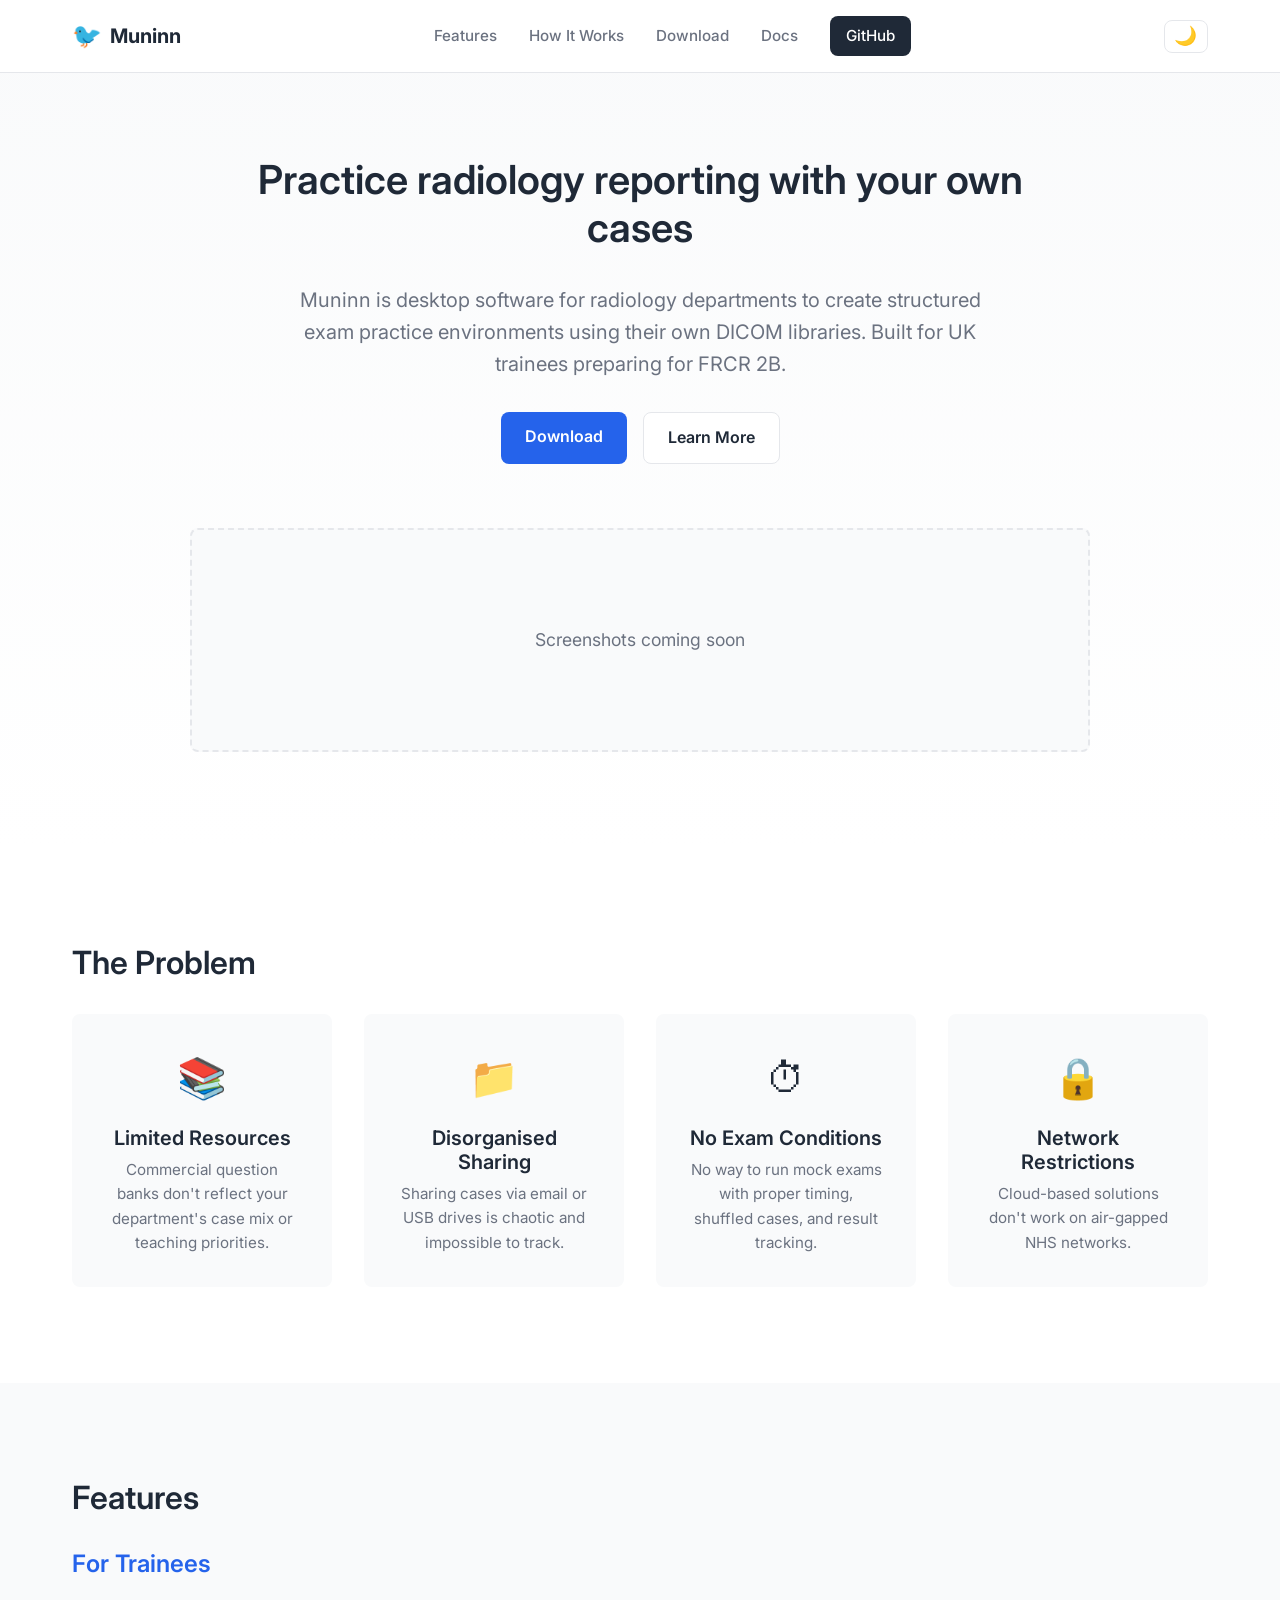
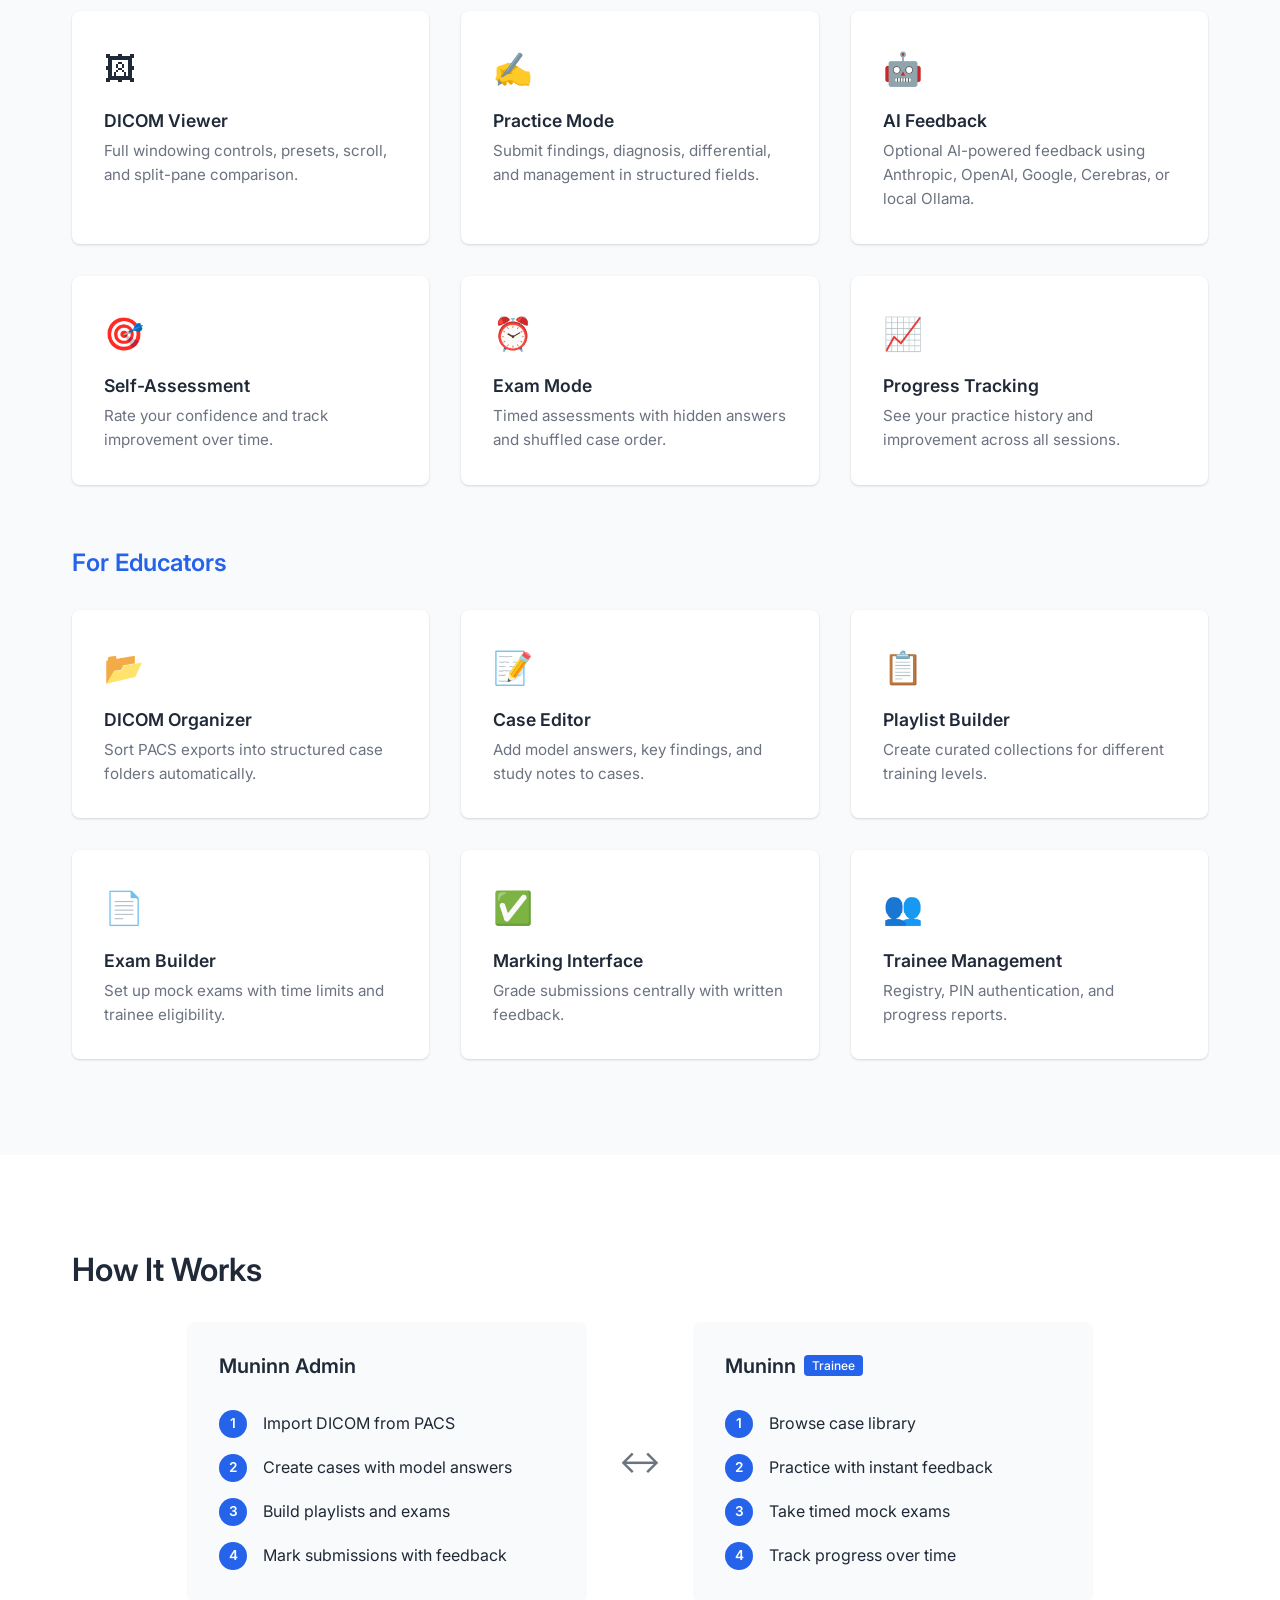
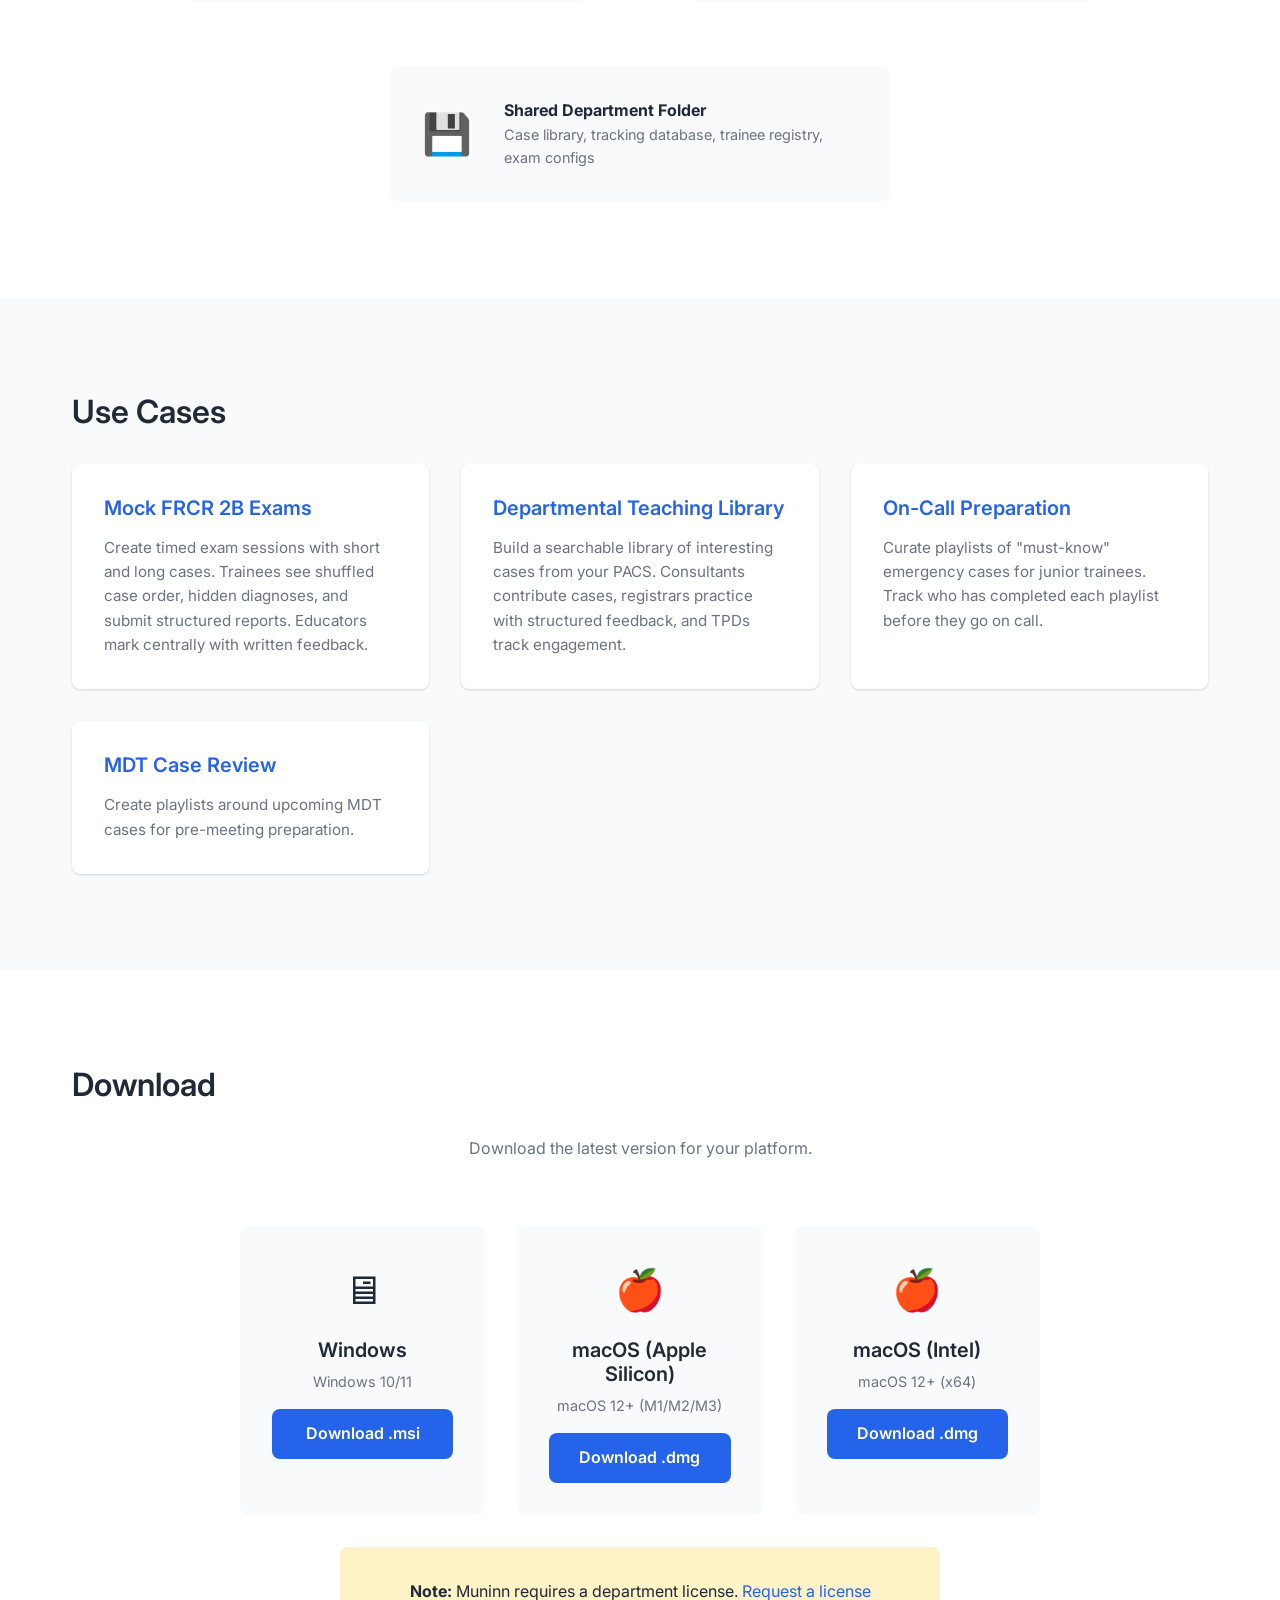
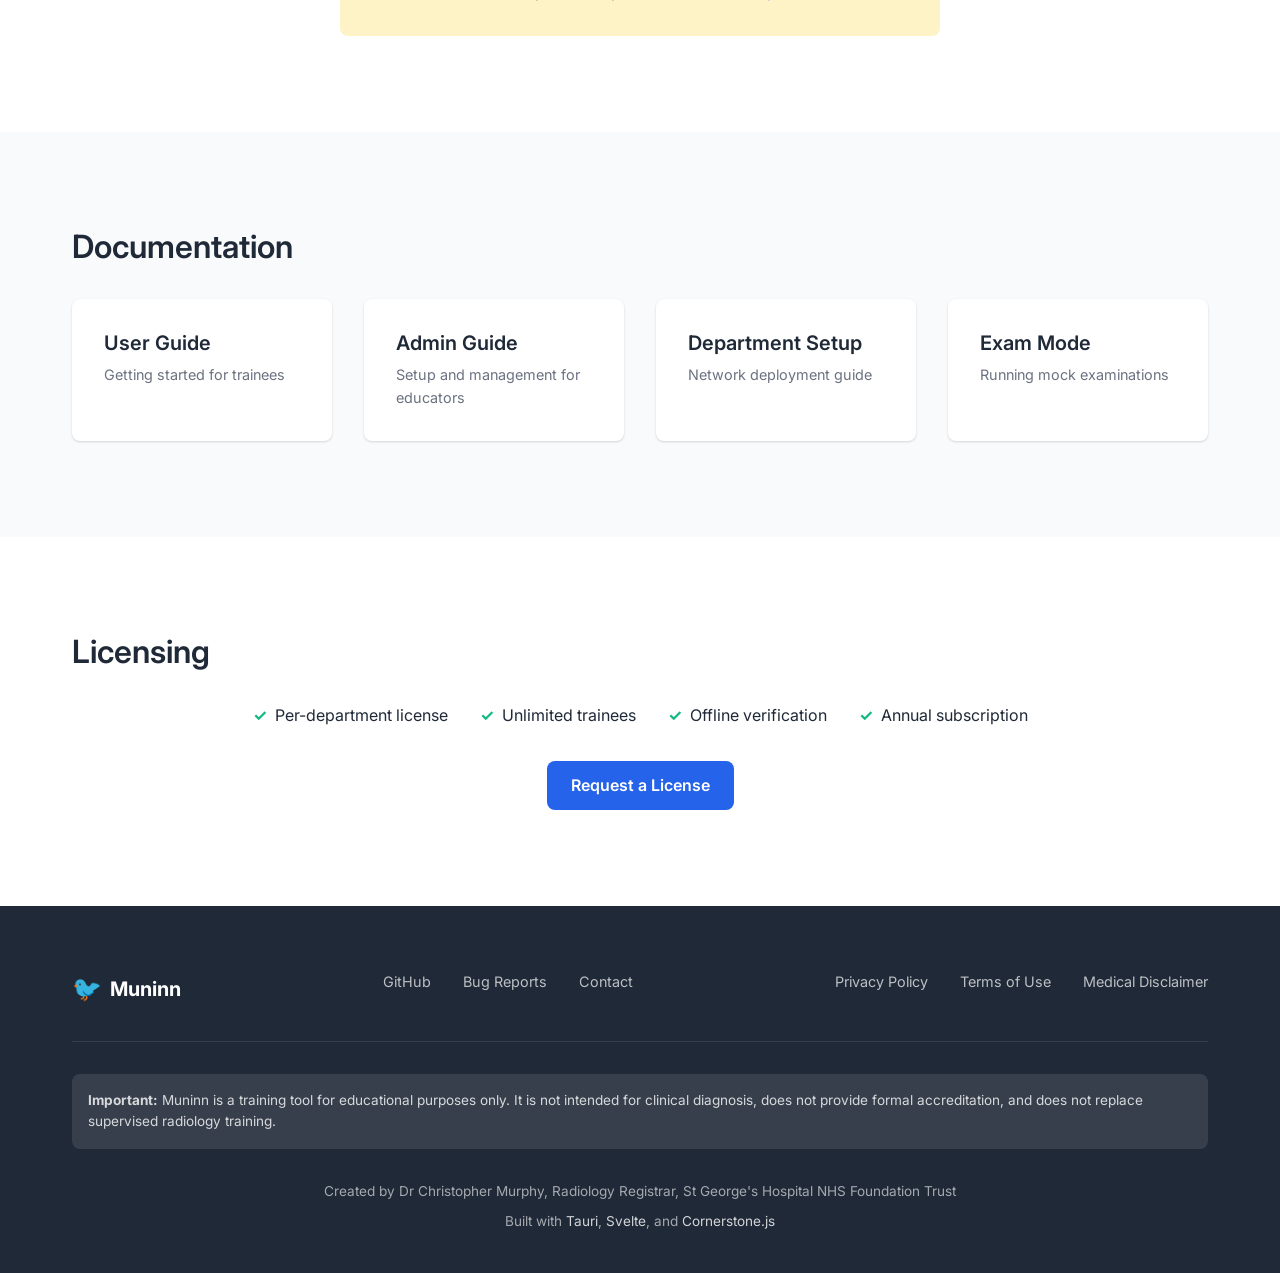
==== docs/index.html @ c4da7997 "Rename site/ to docs/ for GitHub Pages deployment" ====
<!DOCTYPE html>
<html lang="en">
<head>
    <meta charset="UTF-8">
    <meta name="viewport" content="width=device-width, initial-scale=1.0">
    <title>Muninn - FRCR 2B Radiology Training Software</title>
    <meta name="description" content="Practice radiology reporting with your own DICOM cases. Built for UK radiology trainees preparing for FRCR 2B.">
    <meta name="keywords" content="FRCR 2B, radiology training, DICOM viewer, radiology exam preparation, medical imaging education, UK radiology, NHS">
    <script>(function(){var t=localStorage.getItem('theme');if(t==='dark'||t==='light'){document.documentElement.setAttribute('data-theme',t)}else if(window.matchMedia('(prefers-color-scheme: dark)').matches){document.documentElement.setAttribute('data-theme','dark')}})();</script>
    <link rel="preconnect" href="https://fonts.googleapis.com">
    <link rel="preconnect" href="https://fonts.gstatic.com" crossorigin>
    <link href="https://fonts.googleapis.com/css2?family=Inter:wght@400;500;600;700&display=swap" rel="stylesheet">
    <link rel="stylesheet" href="style.css?v=2">
</head>
<body>
    <nav class="nav">
        <div class="nav-container">
            <a href="#" class="nav-logo">
                <span class="logo-icon">&#x1F426;</span>
                Muninn
            </a>
            <div class="nav-links">
                <a href="#features">Features</a>
                <a href="#how-it-works">How It Works</a>
                <a href="#download">Download</a>
                <a href="#docs">Docs</a>
                <a href="https://github.com/CCMurphy-dev/muninn-releases" class="nav-github" target="_blank">GitHub</a>
            </div>
            <button class="theme-toggle" aria-label="Toggle dark mode" title="Toggle dark mode">
                <span class="icon-sun" aria-hidden="true">&#x2600;&#xFE0F;</span>
                <span class="icon-moon" aria-hidden="true">&#x1F319;</span>
            </button>
        </div>
    </nav>

    <header class="hero">
        <div class="container">
            <h1>Practice radiology reporting with your own cases</h1>
            <p class="hero-subtitle">Muninn is desktop software for radiology departments to create structured exam practice environments using their own DICOM libraries. Built for UK trainees preparing for FRCR 2B.</p>
            <div class="hero-actions">
                <a href="#download" class="btn btn-primary">Download</a>
                <a href="#how-it-works" class="btn btn-secondary">Learn More</a>
            </div>
            <div class="hero-image">
                <div class="screenshot-placeholder">
                    <span>Screenshots coming soon</span>
                </div>
            </div>
        </div>
    </header>

    <section class="problem" id="problem">
        <div class="container">
            <h2>The Problem</h2>
            <div class="problem-grid">
                <div class="problem-card">
                    <div class="problem-icon">&#x1F4DA;</div>
                    <h3>Limited Resources</h3>
                    <p>Commercial question banks don't reflect your department's case mix or teaching priorities.</p>
                </div>
                <div class="problem-card">
                    <div class="problem-icon">&#x1F4C1;</div>
                    <h3>Disorganised Sharing</h3>
                    <p>Sharing cases via email or USB drives is chaotic and impossible to track.</p>
                </div>
                <div class="problem-card">
                    <div class="problem-icon">&#x23F1;</div>
                    <h3>No Exam Conditions</h3>
                    <p>No way to run mock exams with proper timing, shuffled cases, and result tracking.</p>
                </div>
                <div class="problem-card">
                    <div class="problem-icon">&#x1F512;</div>
                    <h3>Network Restrictions</h3>
                    <p>Cloud-based solutions don't work on air-gapped NHS networks.</p>
                </div>
            </div>
        </div>
    </section>

    <section class="features" id="features">
        <div class="container">
            <h2>Features</h2>

            <div class="feature-section">
                <h3 class="feature-section-title">For Trainees</h3>
                <div class="feature-grid">
                    <div class="feature-card">
                        <div class="feature-icon">&#x1F5BC;</div>
                        <h4>DICOM Viewer</h4>
                        <p>Full windowing controls, presets, scroll, and split-pane comparison.</p>
                    </div>
                    <div class="feature-card">
                        <div class="feature-icon">&#x270D;</div>
                        <h4>Practice Mode</h4>
                        <p>Submit findings, diagnosis, differential, and management in structured fields.</p>
                    </div>
                    <div class="feature-card">
                        <div class="feature-icon">&#x1F916;</div>
                        <h4>AI Feedback</h4>
                        <p>Optional AI-powered feedback using Anthropic, OpenAI, Google, Cerebras, or local Ollama.</p>
                    </div>
                    <div class="feature-card">
                        <div class="feature-icon">&#x1F3AF;</div>
                        <h4>Self-Assessment</h4>
                        <p>Rate your confidence and track improvement over time.</p>
                    </div>
                    <div class="feature-card">
                        <div class="feature-icon">&#x23F0;</div>
                        <h4>Exam Mode</h4>
                        <p>Timed assessments with hidden answers and shuffled case order.</p>
                    </div>
                    <div class="feature-card">
                        <div class="feature-icon">&#x1F4C8;</div>
                        <h4>Progress Tracking</h4>
                        <p>See your practice history and improvement across all sessions.</p>
                    </div>
                </div>
            </div>

            <div class="feature-section">
                <h3 class="feature-section-title">For Educators</h3>
                <div class="feature-grid">
                    <div class="feature-card">
                        <div class="feature-icon">&#x1F4C2;</div>
                        <h4>DICOM Organizer</h4>
                        <p>Sort PACS exports into structured case folders automatically.</p>
                    </div>
                    <div class="feature-card">
                        <div class="feature-icon">&#x1F4DD;</div>
                        <h4>Case Editor</h4>
                        <p>Add model answers, key findings, and study notes to cases.</p>
                    </div>
                    <div class="feature-card">
                        <div class="feature-icon">&#x1F4CB;</div>
                        <h4>Playlist Builder</h4>
                        <p>Create curated collections for different training levels.</p>
                    </div>
                    <div class="feature-card">
                        <div class="feature-icon">&#x1F4C4;</div>
                        <h4>Exam Builder</h4>
                        <p>Set up mock exams with time limits and trainee eligibility.</p>
                    </div>
                    <div class="feature-card">
                        <div class="feature-icon">&#x2705;</div>
                        <h4>Marking Interface</h4>
                        <p>Grade submissions centrally with written feedback.</p>
                    </div>
                    <div class="feature-card">
                        <div class="feature-icon">&#x1F465;</div>
                        <h4>Trainee Management</h4>
                        <p>Registry, PIN authentication, and progress reports.</p>
                    </div>
                </div>
            </div>
        </div>
    </section>

    <section class="how-it-works" id="how-it-works">
        <div class="container">
            <h2>How It Works</h2>
            <div class="workflow">
                <div class="workflow-column">
                    <h3>Muninn Admin</h3>
                    <div class="workflow-steps">
                        <div class="workflow-step">
                            <span class="step-number">1</span>
                            <span>Import DICOM from PACS</span>
                        </div>
                        <div class="workflow-step">
                            <span class="step-number">2</span>
                            <span>Create cases with model answers</span>
                        </div>
                        <div class="workflow-step">
                            <span class="step-number">3</span>
                            <span>Build playlists and exams</span>
                        </div>
                        <div class="workflow-step">
                            <span class="step-number">4</span>
                            <span>Mark submissions with feedback</span>
                        </div>
                    </div>
                </div>
                <div class="workflow-arrow">&#x2194;</div>
                <div class="workflow-column">
                    <h3>Muninn <span class="tag">Trainee</span></h3>
                    <div class="workflow-steps">
                        <div class="workflow-step">
                            <span class="step-number">1</span>
                            <span>Browse case library</span>
                        </div>
                        <div class="workflow-step">
                            <span class="step-number">2</span>
                            <span>Practice with instant feedback</span>
                        </div>
                        <div class="workflow-step">
                            <span class="step-number">3</span>
                            <span>Take timed mock exams</span>
                        </div>
                        <div class="workflow-step">
                            <span class="step-number">4</span>
                            <span>Track progress over time</span>
                        </div>
                    </div>
                </div>
            </div>
            <div class="shared-storage">
                <div class="storage-icon">&#x1F4BE;</div>
                <div class="storage-text">
                    <strong>Shared Department Folder</strong>
                    <span>Case library, tracking database, trainee registry, exam configs</span>
                </div>
            </div>
        </div>
    </section>

    <section class="use-cases" id="use-cases">
        <div class="container">
            <h2>Use Cases</h2>
            <div class="use-case-grid">
                <div class="use-case-card">
                    <h3>Mock FRCR 2B Exams</h3>
                    <p>Create timed exam sessions with short and long cases. Trainees see shuffled case order, hidden diagnoses, and submit structured reports. Educators mark centrally with written feedback.</p>
                </div>
                <div class="use-case-card">
                    <h3>Departmental Teaching Library</h3>
                    <p>Build a searchable library of interesting cases from your PACS. Consultants contribute cases, registrars practice with structured feedback, and TPDs track engagement.</p>
                </div>
                <div class="use-case-card">
                    <h3>On-Call Preparation</h3>
                    <p>Curate playlists of "must-know" emergency cases for junior trainees. Track who has completed each playlist before they go on call.</p>
                </div>
                <div class="use-case-card">
                    <h3>MDT Case Review</h3>
                    <p>Create playlists around upcoming MDT cases for pre-meeting preparation.</p>
                </div>
            </div>
        </div>
    </section>

    <section class="download" id="download">
        <div class="container">
            <h2>Download</h2>
            <p class="download-subtitle">Download the latest version for your platform.</p>
            <div class="download-grid">
                <div class="download-card">
                    <div class="download-icon">&#x1F5A5;</div>
                    <h3>Windows</h3>
                    <p>Windows 10/11</p>
                    <a href="https://github.com/CCMurphy-dev/muninn-releases/releases" class="btn btn-download">Download .msi</a>
                </div>
                <div class="download-card">
                    <div class="download-icon">&#x1F34E;</div>
                    <h3>macOS (Apple Silicon)</h3>
                    <p>macOS 12+ (M1/M2/M3)</p>
                    <a href="https://github.com/CCMurphy-dev/muninn-releases/releases" class="btn btn-download">Download .dmg</a>
                </div>
                <div class="download-card">
                    <div class="download-icon">&#x1F34E;</div>
                    <h3>macOS (Intel)</h3>
                    <p>macOS 12+ (x64)</p>
                    <a href="https://github.com/CCMurphy-dev/muninn-releases/releases" class="btn btn-download">Download .dmg</a>
                </div>
            </div>
            <div class="download-note">
                <p><strong>Note:</strong> Muninn requires a department license. <a href="mailto:REDACTED?subject=[MUNINN-LIC] License Inquiry">Request a license</a></p>
            </div>
        </div>
    </section>

    <section class="docs" id="docs">
        <div class="container">
            <h2>Documentation</h2>
            <div class="docs-grid">
                <a href="https://github.com/CCMurphy-dev/muninn-releases/blob/main/docs/MUNINN_USER_GUIDE.md" class="docs-card">
                    <h3>User Guide</h3>
                    <p>Getting started for trainees</p>
                </a>
                <a href="https://github.com/CCMurphy-dev/muninn-releases/blob/main/docs/MUNINN_ADMIN_GUIDE.md" class="docs-card">
                    <h3>Admin Guide</h3>
                    <p>Setup and management for educators</p>
                </a>
                <a href="https://github.com/CCMurphy-dev/muninn-releases/blob/main/docs/DEPARTMENT_SETUP_GUIDE.md" class="docs-card">
                    <h3>Department Setup</h3>
                    <p>Network deployment guide</p>
                </a>
                <a href="https://github.com/CCMurphy-dev/muninn-releases/blob/main/docs/EXAM_MODE_GUIDE.md" class="docs-card">
                    <h3>Exam Mode</h3>
                    <p>Running mock examinations</p>
                </a>
            </div>
        </div>
    </section>

    <section class="licensing" id="licensing">
        <div class="container">
            <h2>Licensing</h2>
            <div class="license-info">
                <div class="license-features">
                    <div class="license-feature">
                        <span class="check">&#x2713;</span>
                        <span>Per-department license</span>
                    </div>
                    <div class="license-feature">
                        <span class="check">&#x2713;</span>
                        <span>Unlimited trainees</span>
                    </div>
                    <div class="license-feature">
                        <span class="check">&#x2713;</span>
                        <span>Offline verification</span>
                    </div>
                    <div class="license-feature">
                        <span class="check">&#x2713;</span>
                        <span>Annual subscription</span>
                    </div>
                </div>
                <a href="mailto:REDACTED?subject=[MUNINN-LIC] License Inquiry" class="btn btn-primary">Request a License</a>
            </div>
        </div>
    </section>

    <footer class="footer">
        <div class="container">
            <div class="footer-content">
                <div class="footer-brand">
                    <span class="logo-icon">&#x1F426;</span>
                    <span>Muninn</span>
                </div>
                <div class="footer-links">
                    <a href="https://github.com/CCMurphy-dev/muninn-releases">GitHub</a>
                    <a href="https://github.com/CCMurphy-dev/muninn-releases/issues">Bug Reports</a>
                    <a href="mailto:REDACTED">Contact</a>
                </div>
                <div class="footer-legal">
                    <a href="PRIVACY_POLICY.html">Privacy Policy</a>
                    <a href="TERMS_OF_USE.html">Terms of Use</a>
                    <a href="MEDICAL_DISCLAIMER.html">Medical Disclaimer</a>
                </div>
            </div>
            <div class="footer-disclaimer">
                <p><strong>Important:</strong> Muninn is a training tool for educational purposes only. It is not intended for clinical diagnosis, does not provide formal accreditation, and does not replace supervised radiology training.</p>
            </div>
            <div class="footer-credit">
                <p>Created by Dr Christopher Murphy, Radiology Registrar, St George's Hospital NHS Foundation Trust</p>
                <p>Built with <a href="https://tauri.app">Tauri</a>, <a href="https://svelte.dev">Svelte</a>, and <a href="https://cornerstonejs.org">Cornerstone.js</a></p>
            </div>
        </div>
    </footer>
    <script>
    (function() {
        var toggle = document.querySelector('.theme-toggle');
        if (!toggle) return;
        function getEffectiveTheme() {
            var stored = localStorage.getItem('theme');
            if (stored) return stored;
            return window.matchMedia('(prefers-color-scheme: dark)').matches ? 'dark' : 'light';
        }
        function setTheme(theme, withTransition) {
            if (withTransition) document.body.classList.add('theme-transition');
            document.documentElement.setAttribute('data-theme', theme);
            localStorage.setItem('theme', theme);
            if (withTransition) setTimeout(function() { document.body.classList.remove('theme-transition'); }, 350);
        }
        toggle.addEventListener('click', function() {
            var current = getEffectiveTheme();
            setTheme(current === 'dark' ? 'light' : 'dark', true);
        });
        window.matchMedia('(prefers-color-scheme: dark)').addEventListener('change', function(e) {
            if (!localStorage.getItem('theme')) {
                document.documentElement.setAttribute('data-theme', e.matches ? 'dark' : 'light');
            }
        });
    })();
    </script>
</body>
</html>
---- docs/style.css ----
/* Reset and base */
*, *::before, *::after {
    box-sizing: border-box;
    margin: 0;
    padding: 0;
}

:root {
    --color-primary: #2563eb;
    --color-primary-dark: #1d4ed8;
    --color-text: #1f2937;
    --color-text-light: #6b7280;
    --color-bg: #ffffff;
    --color-bg-alt: #f9fafb;
    --color-border: #e5e7eb;
    --color-accent: #0ea5e9;
    --color-surface: #ffffff;
    --color-nav-bg: rgba(255, 255, 255, 0.95);
    --color-warning-bg: #fef3c7;
    --color-warning-text: inherit;
    --color-check: #10b981;
    --color-footer-bg: #1f2937;
    --color-footer-overlay: rgba(255, 255, 255, 0.1);
    --font-family: 'Inter', -apple-system, BlinkMacSystemFont, 'Segoe UI', Roboto, sans-serif;
    --max-width: 1200px;
    --spacing-xs: 0.5rem;
    --spacing-sm: 1rem;
    --spacing-md: 2rem;
    --spacing-lg: 4rem;
    --spacing-xl: 6rem;
    --radius: 8px;
    --shadow: 0 1px 3px rgba(0, 0, 0, 0.1), 0 1px 2px rgba(0, 0, 0, 0.06);
    --shadow-lg: 0 10px 15px -3px rgba(0, 0, 0, 0.1), 0 4px 6px -2px rgba(0, 0, 0, 0.05);
}

/* Dark mode overrides */
[data-theme="dark"] {
    --color-primary: #3b82f6;
    --color-primary-dark: #2563eb;
    --color-text: #f3f4f6;
    --color-text-light: #9ca3af;
    --color-bg: #111827;
    --color-bg-alt: #1f2937;
    --color-border: #374151;
    --color-accent: #38bdf8;
    --color-surface: #1f2937;
    --color-nav-bg: rgba(17, 24, 39, 0.95);
    --color-warning-bg: #422006;
    --color-warning-text: #fde68a;
    --color-check: #34d399;
    --color-footer-bg: #0b1120;
    --color-footer-overlay: rgba(255, 255, 255, 0.08);
    --shadow: 0 1px 3px rgba(0, 0, 0, 0.4), 0 1px 2px rgba(0, 0, 0, 0.3);
    --shadow-lg: 0 10px 15px -3px rgba(0, 0, 0, 0.4), 0 4px 6px -2px rgba(0, 0, 0, 0.2);
}

html {
    scroll-behavior: smooth;
}

body {
    font-family: var(--font-family);
    color: var(--color-text);
    line-height: 1.6;
    background: var(--color-bg);
}

.container {
    max-width: var(--max-width);
    margin: 0 auto;
    padding: 0 var(--spacing-md);
}

h1, h2, h3, h4 {
    line-height: 1.2;
    font-weight: 600;
}

h1 { font-size: 2.5rem; }
h2 { font-size: 2rem; margin-bottom: var(--spacing-md); }
h3 { font-size: 1.25rem; }
h4 { font-size: 1.1rem; }

a {
    color: var(--color-primary);
    text-decoration: none;
}

a:hover {
    text-decoration: underline;
}

/* Navigation */
.nav {
    position: fixed;
    top: 0;
    left: 0;
    right: 0;
    background: var(--color-nav-bg);
    backdrop-filter: blur(10px);
    border-bottom: 1px solid var(--color-border);
    z-index: 100;
}

.nav-container {
    max-width: var(--max-width);
    margin: 0 auto;
    padding: var(--spacing-sm) var(--spacing-md);
    display: flex;
    justify-content: space-between;
    align-items: center;
}

.nav-logo {
    display: flex;
    align-items: center;
    gap: var(--spacing-xs);
    font-weight: 700;
    font-size: 1.25rem;
    color: var(--color-text);
}

.nav-logo:hover {
    text-decoration: none;
}

.logo-icon {
    font-size: 1.5rem;
}

.nav-links {
    display: flex;
    gap: var(--spacing-md);
    align-items: center;
}

.nav-links a {
    color: var(--color-text-light);
    font-weight: 500;
    font-size: 0.95rem;
}

.nav-links a:hover {
    color: var(--color-text);
    text-decoration: none;
}

.nav-github {
    background: var(--color-text);
    color: white !important;
    padding: 0.5rem 1rem;
    border-radius: var(--radius);
}

.nav-github:hover {
    background: var(--color-primary);
}

[data-theme="dark"] .nav-github {
    background: #374151;
}

/* Theme Toggle */
.theme-toggle {
    background: none;
    border: 1px solid var(--color-border);
    border-radius: var(--radius);
    cursor: pointer;
    padding: 0.4rem 0.6rem;
    font-size: 1.15rem;
    line-height: 1;
    color: var(--color-text);
    transition: background 0.2s, border-color 0.2s;
    display: flex;
    align-items: center;
    justify-content: center;
}

.theme-toggle:hover {
    background: var(--color-bg-alt);
    border-color: var(--color-text-light);
}

.theme-toggle .icon-sun { display: none; }
.theme-toggle .icon-moon { display: inline; }
[data-theme="dark"] .theme-toggle .icon-sun { display: inline; }
[data-theme="dark"] .theme-toggle .icon-moon { display: none; }

/* Theme transition (only on user toggle, not page load) */
body.theme-transition,
body.theme-transition *,
body.theme-transition *::before,
body.theme-transition *::after {
    transition: background-color 0.3s ease, color 0.3s ease, border-color 0.3s ease, box-shadow 0.3s ease !important;
}

/* Buttons */
.btn {
    display: inline-block;
    padding: 0.75rem 1.5rem;
    border-radius: var(--radius);
    font-weight: 600;
    font-size: 1rem;
    text-align: center;
    transition: all 0.2s;
    cursor: pointer;
    border: none;
}

.btn:hover {
    text-decoration: none;
    transform: translateY(-1px);
}

.btn-primary {
    background: var(--color-primary);
    color: white;
}

.btn-primary:hover {
    background: var(--color-primary-dark);
}

.btn-secondary {
    background: var(--color-surface);
    color: var(--color-text);
    border: 1px solid var(--color-border);
}

.btn-secondary:hover {
    background: var(--color-bg-alt);
}

.btn-download {
    background: var(--color-primary);
    color: white;
    width: 100%;
}

/* Hero */
.hero {
    padding: calc(var(--spacing-xl) + 60px) 0 var(--spacing-xl);
    text-align: center;
    background: linear-gradient(180deg, var(--color-bg-alt) 0%, var(--color-bg) 100%);
}

.hero h1 {
    max-width: 800px;
    margin: 0 auto var(--spacing-md);
}

.hero-subtitle {
    font-size: 1.25rem;
    color: var(--color-text-light);
    max-width: 700px;
    margin: 0 auto var(--spacing-md);
}

.hero-actions {
    display: flex;
    gap: var(--spacing-sm);
    justify-content: center;
    margin-bottom: var(--spacing-lg);
}

.hero-image {
    max-width: 900px;
    margin: 0 auto;
}

.screenshot-placeholder {
    background: var(--color-bg-alt);
    border: 2px dashed var(--color-border);
    border-radius: var(--radius);
    padding: var(--spacing-xl);
    color: var(--color-text-light);
    font-size: 1.1rem;
}

/* Problem Section */
.problem {
    padding: var(--spacing-xl) 0;
}

.problem-grid {
    display: grid;
    grid-template-columns: repeat(auto-fit, minmax(250px, 1fr));
    gap: var(--spacing-md);
}

.problem-card {
    padding: var(--spacing-md);
    background: var(--color-bg-alt);
    border-radius: var(--radius);
    text-align: center;
}

.problem-icon {
    font-size: 2.5rem;
    margin-bottom: var(--spacing-sm);
}

.problem-card h3 {
    margin-bottom: var(--spacing-xs);
}

.problem-card p {
    color: var(--color-text-light);
    font-size: 0.95rem;
}

/* Features Section */
.features {
    padding: var(--spacing-xl) 0;
    background: var(--color-bg-alt);
}

.feature-section {
    margin-bottom: var(--spacing-lg);
}

.feature-section:last-child {
    margin-bottom: 0;
}

.feature-section-title {
    font-size: 1.5rem;
    margin-bottom: var(--spacing-md);
    color: var(--color-primary);
}

.feature-grid {
    display: grid;
    grid-template-columns: repeat(auto-fit, minmax(280px, 1fr));
    gap: var(--spacing-md);
}

.feature-card {
    background: var(--color-surface);
    padding: var(--spacing-md);
    border-radius: var(--radius);
    box-shadow: var(--shadow);
}

.feature-icon {
    font-size: 2rem;
    margin-bottom: var(--spacing-sm);
}

.feature-card h4 {
    margin-bottom: var(--spacing-xs);
}

.feature-card p {
    color: var(--color-text-light);
    font-size: 0.95rem;
}

/* How It Works */
.how-it-works {
    padding: var(--spacing-xl) 0;
}

.workflow {
    display: flex;
    gap: var(--spacing-md);
    justify-content: center;
    align-items: flex-start;
    margin-bottom: var(--spacing-lg);
    flex-wrap: wrap;
}

.workflow-column {
    flex: 1;
    min-width: 280px;
    max-width: 400px;
    background: var(--color-bg-alt);
    border-radius: var(--radius);
    padding: var(--spacing-md);
}

.workflow-column h3 {
    margin-bottom: var(--spacing-md);
    display: flex;
    align-items: center;
    gap: var(--spacing-xs);
}

.tag {
    font-size: 0.75rem;
    background: var(--color-primary);
    color: white;
    padding: 0.2rem 0.5rem;
    border-radius: 4px;
    font-weight: 500;
}

.workflow-steps {
    display: flex;
    flex-direction: column;
    gap: var(--spacing-sm);
}

.workflow-step {
    display: flex;
    align-items: center;
    gap: var(--spacing-sm);
}

.step-number {
    width: 28px;
    height: 28px;
    background: var(--color-primary);
    color: white;
    border-radius: 50%;
    display: flex;
    align-items: center;
    justify-content: center;
    font-weight: 600;
    font-size: 0.85rem;
    flex-shrink: 0;
}

.workflow-arrow {
    font-size: 2rem;
    color: var(--color-text-light);
    align-self: center;
}

.shared-storage {
    display: flex;
    align-items: center;
    justify-content: center;
    gap: var(--spacing-md);
    background: var(--color-bg-alt);
    padding: var(--spacing-md);
    border-radius: var(--radius);
    max-width: 500px;
    margin: 0 auto;
}

.storage-icon {
    font-size: 2.5rem;
}

.storage-text {
    display: flex;
    flex-direction: column;
}

.storage-text span {
    color: var(--color-text-light);
    font-size: 0.9rem;
}

/* Use Cases */
.use-cases {
    padding: var(--spacing-xl) 0;
    background: var(--color-bg-alt);
}

.use-case-grid {
    display: grid;
    grid-template-columns: repeat(auto-fit, minmax(280px, 1fr));
    gap: var(--spacing-md);
}

.use-case-card {
    background: var(--color-surface);
    padding: var(--spacing-md);
    border-radius: var(--radius);
    box-shadow: var(--shadow);
}

.use-case-card h3 {
    margin-bottom: var(--spacing-sm);
    color: var(--color-primary);
}

.use-case-card p {
    color: var(--color-text-light);
    font-size: 0.95rem;
}

/* Download */
.download {
    padding: var(--spacing-xl) 0;
}

.download-subtitle {
    text-align: center;
    color: var(--color-text-light);
    margin-bottom: var(--spacing-lg);
}

.download-grid {
    display: grid;
    grid-template-columns: repeat(auto-fit, minmax(200px, 1fr));
    gap: var(--spacing-md);
    max-width: 800px;
    margin: 0 auto var(--spacing-md);
}

.download-card {
    background: var(--color-bg-alt);
    padding: var(--spacing-md);
    border-radius: var(--radius);
    text-align: center;
}

.download-icon {
    font-size: 2.5rem;
    margin-bottom: var(--spacing-sm);
}

.download-card h3 {
    margin-bottom: var(--spacing-xs);
}

.download-card p {
    color: var(--color-text-light);
    font-size: 0.9rem;
    margin-bottom: var(--spacing-sm);
}

.download-note {
    text-align: center;
    padding: var(--spacing-md);
    background: var(--color-warning-bg);
    color: var(--color-warning-text);
    border-radius: var(--radius);
    max-width: 600px;
    margin: 0 auto;
}

/* Docs */
.docs {
    padding: var(--spacing-xl) 0;
    background: var(--color-bg-alt);
}

.docs-grid {
    display: grid;
    grid-template-columns: repeat(auto-fit, minmax(220px, 1fr));
    gap: var(--spacing-md);
}

.docs-card {
    background: var(--color-surface);
    padding: var(--spacing-md);
    border-radius: var(--radius);
    box-shadow: var(--shadow);
    transition: transform 0.2s, box-shadow 0.2s;
}

.docs-card:hover {
    transform: translateY(-2px);
    box-shadow: var(--shadow-lg);
    text-decoration: none;
}

.docs-card h3 {
    color: var(--color-text);
    margin-bottom: var(--spacing-xs);
}

.docs-card p {
    color: var(--color-text-light);
    font-size: 0.9rem;
}

/* Licensing */
.licensing {
    padding: var(--spacing-xl) 0;
}

.license-info {
    text-align: center;
}

.license-features {
    display: flex;
    flex-wrap: wrap;
    justify-content: center;
    gap: var(--spacing-md);
    margin-bottom: var(--spacing-md);
}

.license-feature {
    display: flex;
    align-items: center;
    gap: var(--spacing-xs);
}

.check {
    color: var(--color-check);
    font-weight: bold;
}

/* Footer */
.footer {
    background: var(--color-footer-bg);
    color: white;
    padding: var(--spacing-lg) 0 var(--spacing-md);
}

.footer-content {
    display: flex;
    justify-content: space-between;
    align-items: flex-start;
    flex-wrap: wrap;
    gap: var(--spacing-md);
    margin-bottom: var(--spacing-md);
    padding-bottom: var(--spacing-md);
    border-bottom: 1px solid rgba(255, 255, 255, 0.1);
}

.footer-brand {
    display: flex;
    align-items: center;
    gap: var(--spacing-xs);
    font-weight: 700;
    font-size: 1.25rem;
}

.footer-links, .footer-legal {
    display: flex;
    gap: var(--spacing-md);
}

.footer-links a, .footer-legal a {
    color: rgba(255, 255, 255, 0.7);
    font-size: 0.9rem;
}

.footer-links a:hover, .footer-legal a:hover {
    color: white;
}

.footer-disclaimer {
    background: var(--color-footer-overlay);
    padding: var(--spacing-sm);
    border-radius: var(--radius);
    margin-bottom: var(--spacing-md);
}

.footer-disclaimer p {
    font-size: 0.85rem;
    color: rgba(255, 255, 255, 0.8);
}

.footer-credit {
    text-align: center;
}

.footer-credit p {
    font-size: 0.85rem;
    color: rgba(255, 255, 255, 0.6);
    margin-bottom: var(--spacing-xs);
}

.footer-credit a {
    color: rgba(255, 255, 255, 0.8);
}

/* Responsive */
@media (max-width: 768px) {
    h1 { font-size: 2rem; }
    h2 { font-size: 1.5rem; }

    .nav-links {
        display: none;
    }

    .hero {
        padding-top: calc(var(--spacing-lg) + 60px);
    }

    .hero-actions {
        flex-direction: column;
        align-items: center;
    }

    .workflow-arrow {
        transform: rotate(90deg);
    }

    .footer-content {
        flex-direction: column;
        align-items: center;
        text-align: center;
    }

    .footer-links, .footer-legal {
        flex-wrap: wrap;
        justify-content: center;
    }
}
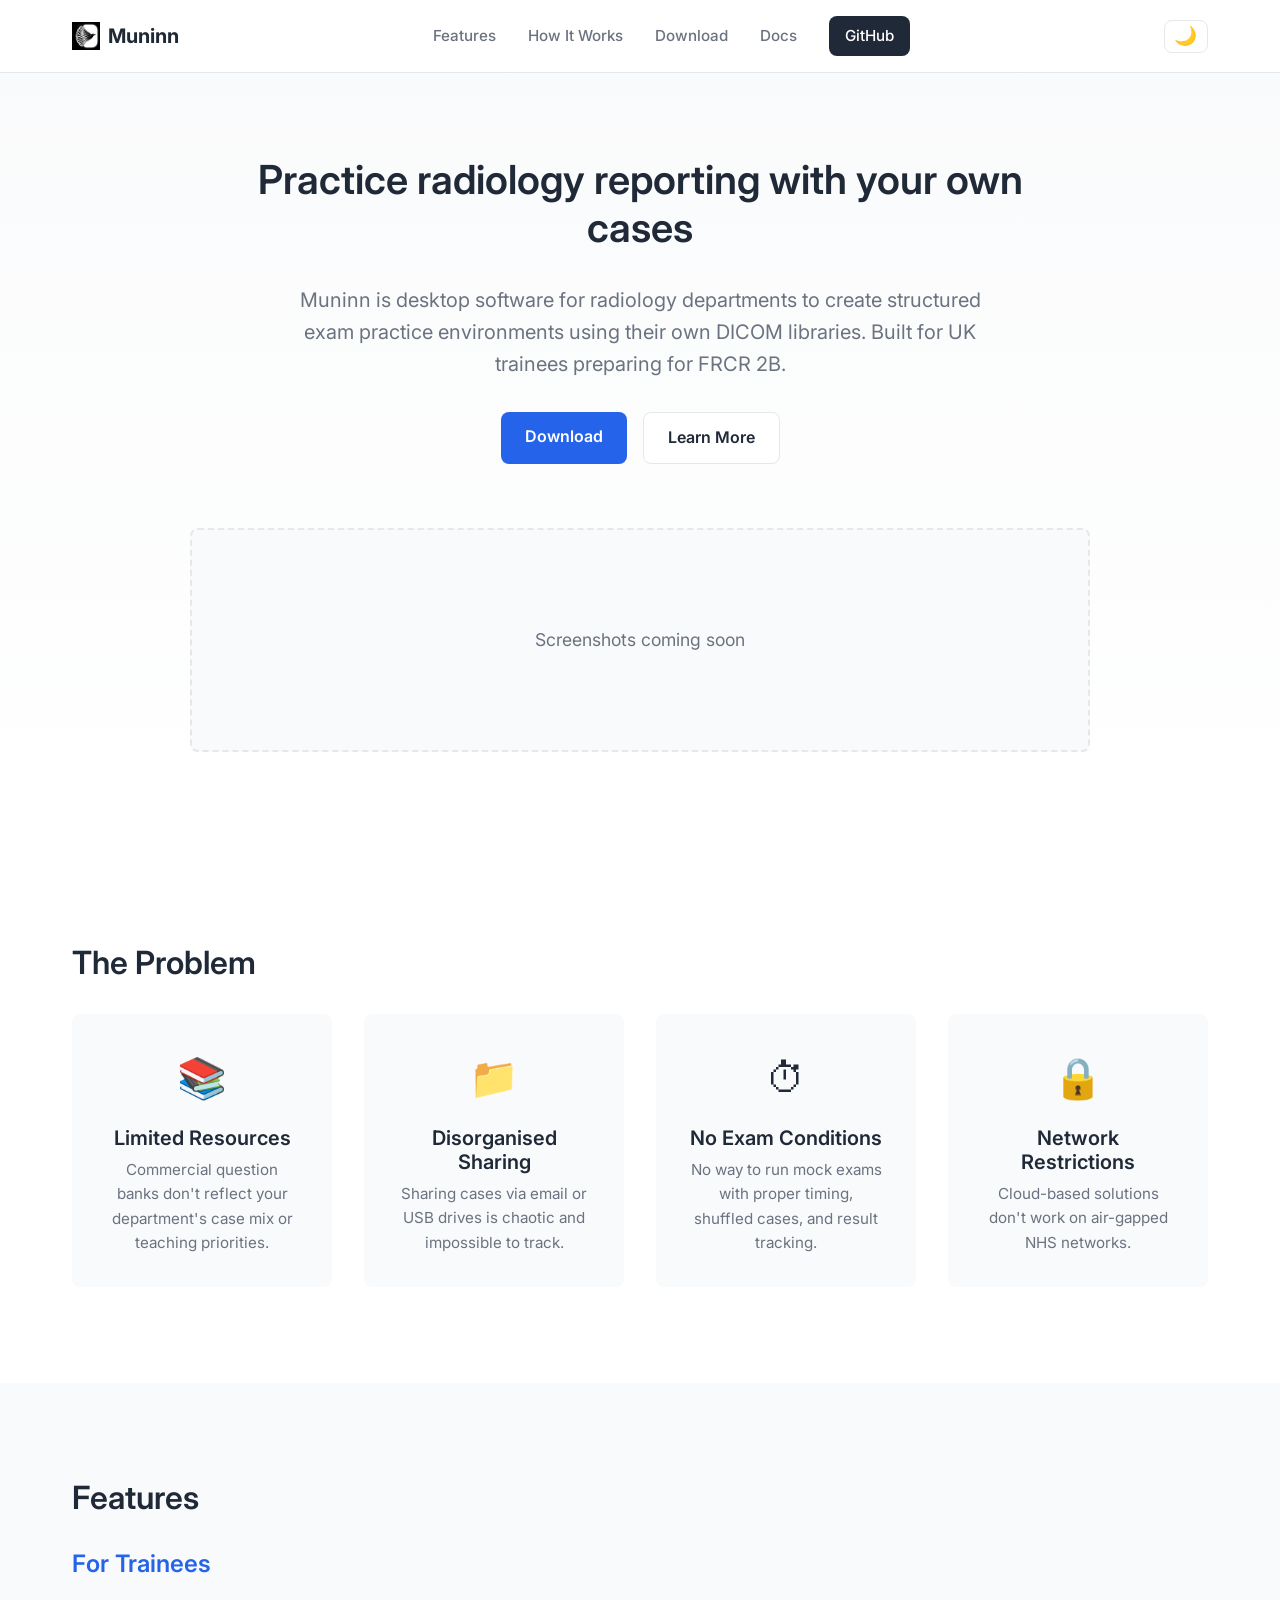
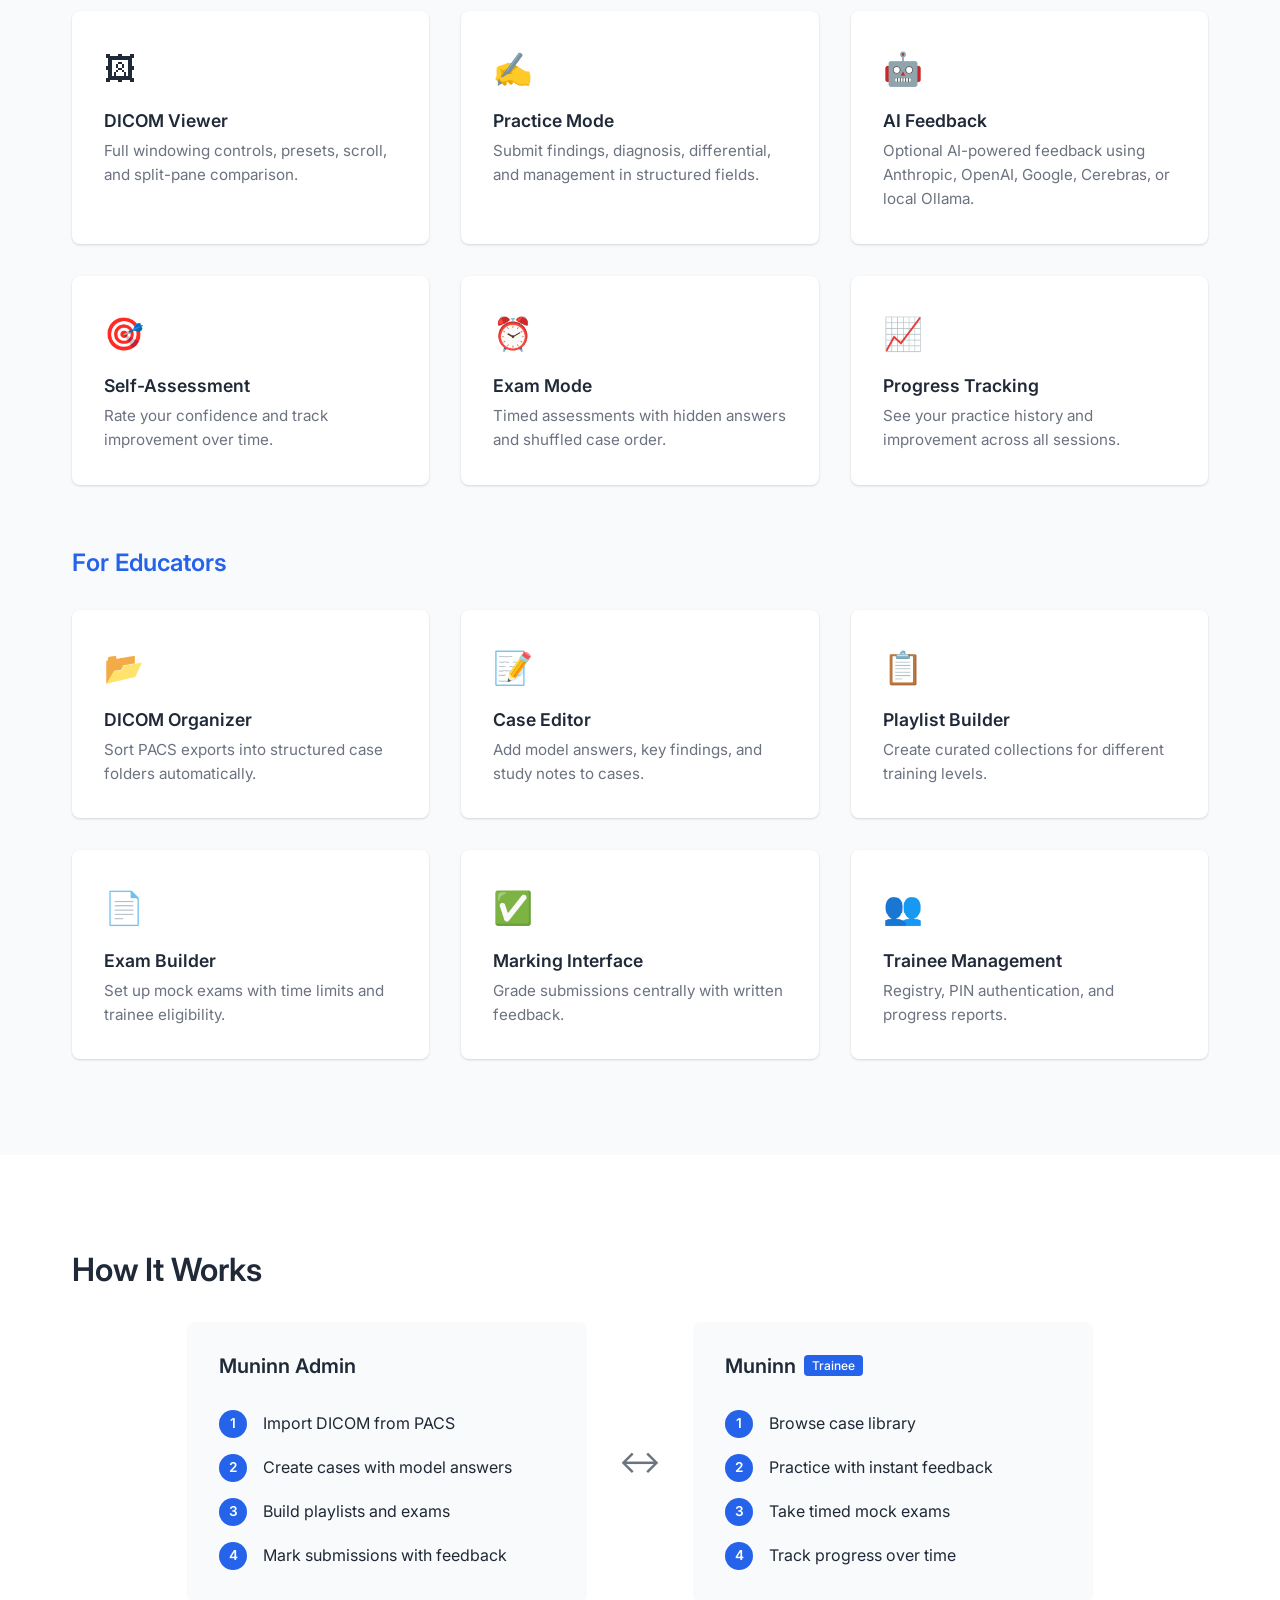
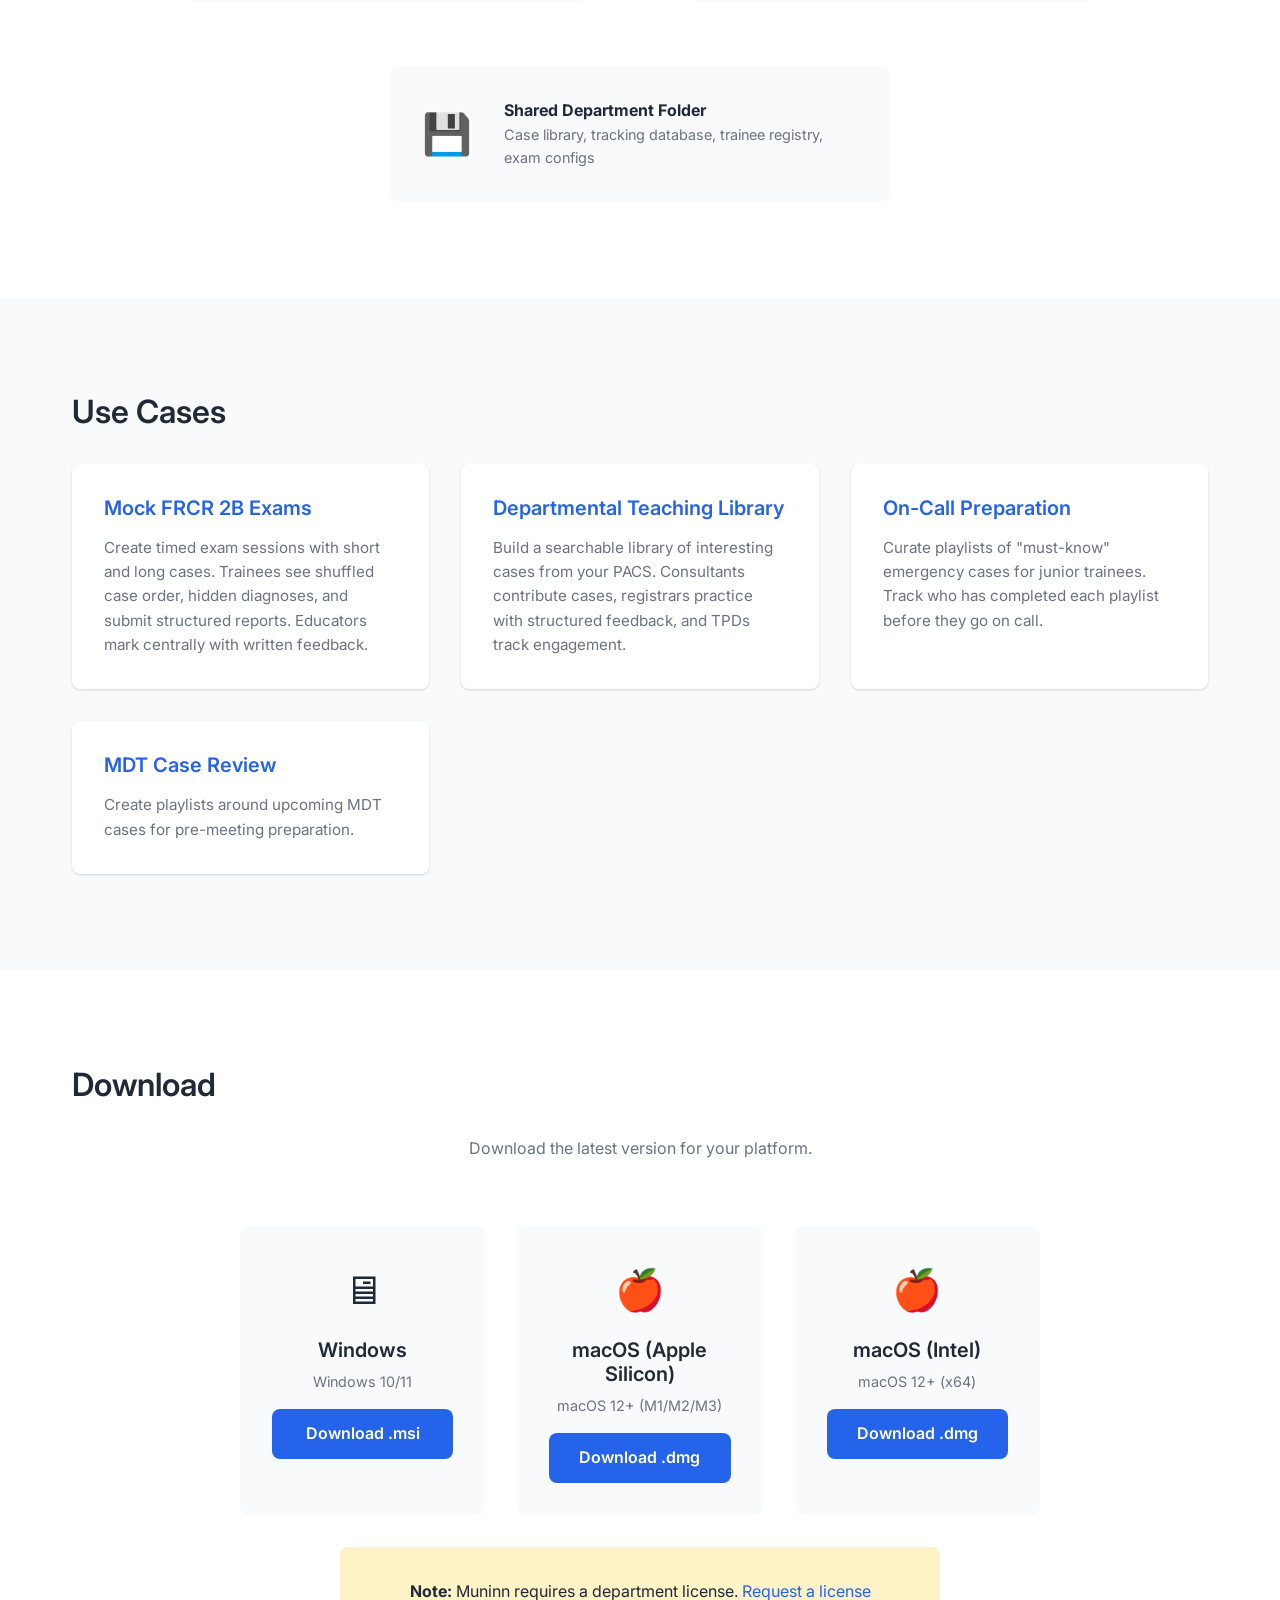
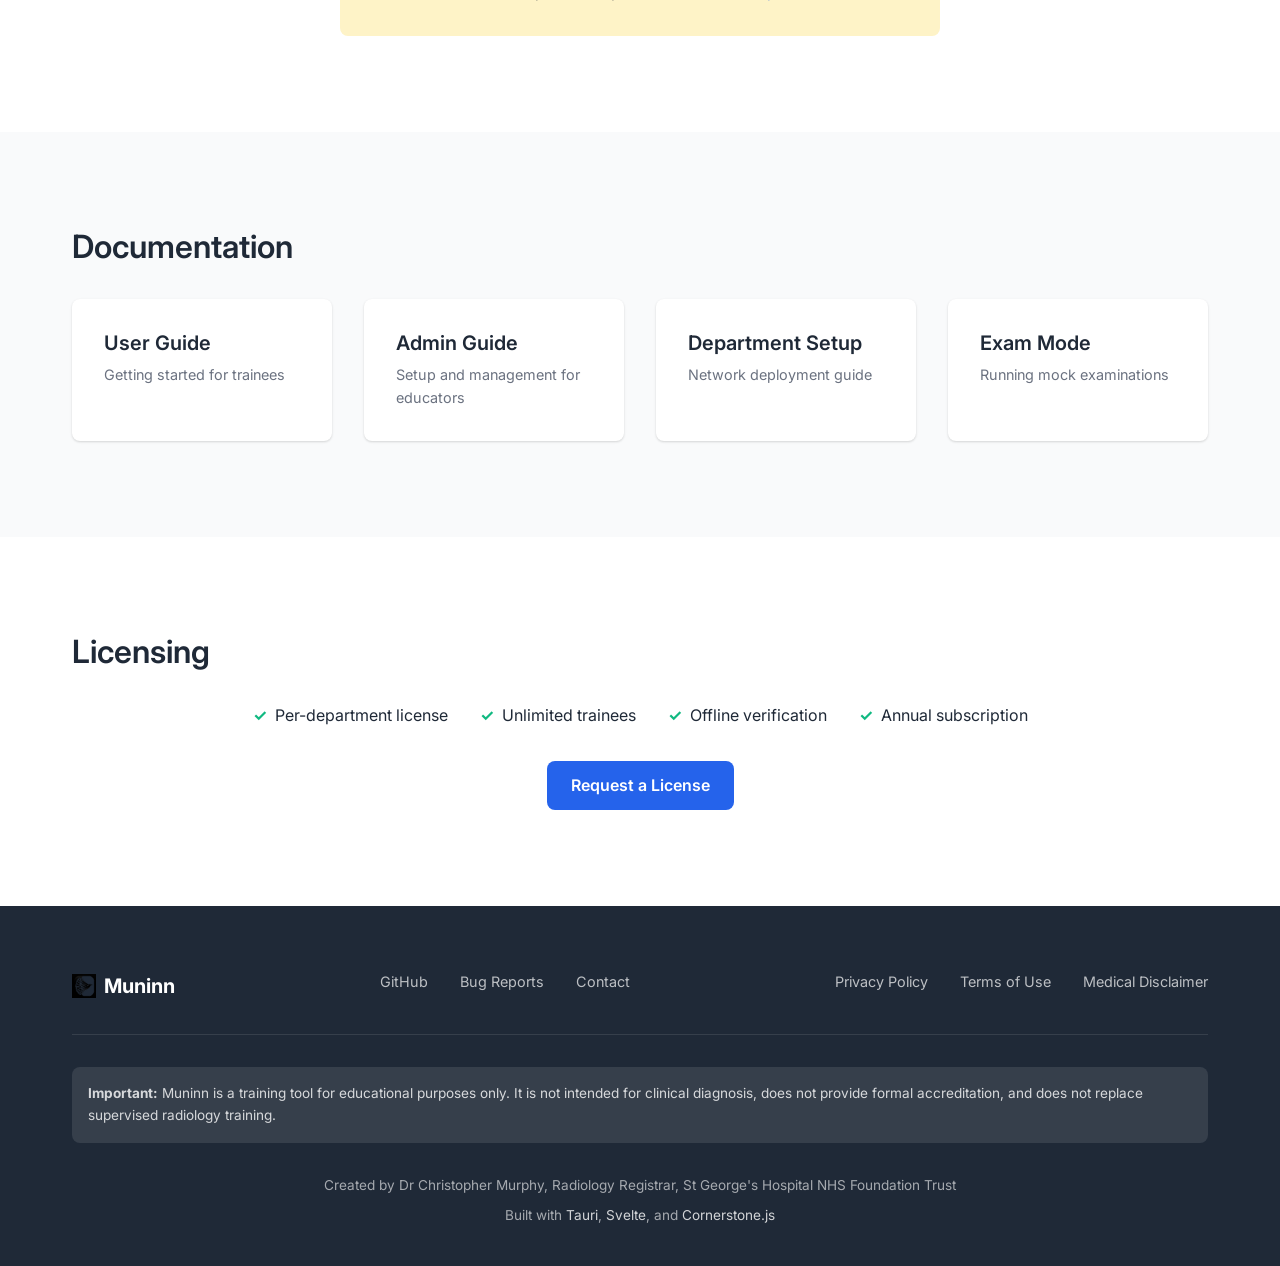
==== commit 4ab77fea: "docs: update documentation and add new app icon to GitHub Pages - Update all docs to reflect current" ====
--- a/docs/index.html
+++ b/docs/index.html
@@ -11,12 +11,13 @@
     <link rel="preconnect" href="https://fonts.gstatic.com" crossorigin>
     <link href="https://fonts.googleapis.com/css2?family=Inter:wght@400;500;600;700&display=swap" rel="stylesheet">
     <link rel="stylesheet" href="style.css?v=2">
+    <link rel="icon" type="image/png" href="muninn-icon.png">
 </head>
 <body>
     <nav class="nav">
         <div class="nav-container">
             <a href="#" class="nav-logo">
-                <span class="logo-icon">&#x1F426;</span>
+                <img src="muninn-icon.png" alt="Muninn" class="logo-icon" width="28" height="28">
                 Muninn
             </a>
             <div class="nav-links">
@@ -322,7 +323,7 @@
         <div class="container">
             <div class="footer-content">
                 <div class="footer-brand">
-                    <span class="logo-icon">&#x1F426;</span>
+                    <img src="muninn-icon.png" alt="Muninn" class="logo-icon" width="24" height="24">
                     <span>Muninn</span>
                 </div>
                 <div class="footer-links">
--- a/docs/style.css
+++ b/docs/style.css
@@ -126,6 +126,7 @@
 
 .logo-icon {
     font-size: 1.5rem;
+    vertical-align: middle;
 }
 
 .nav-links {
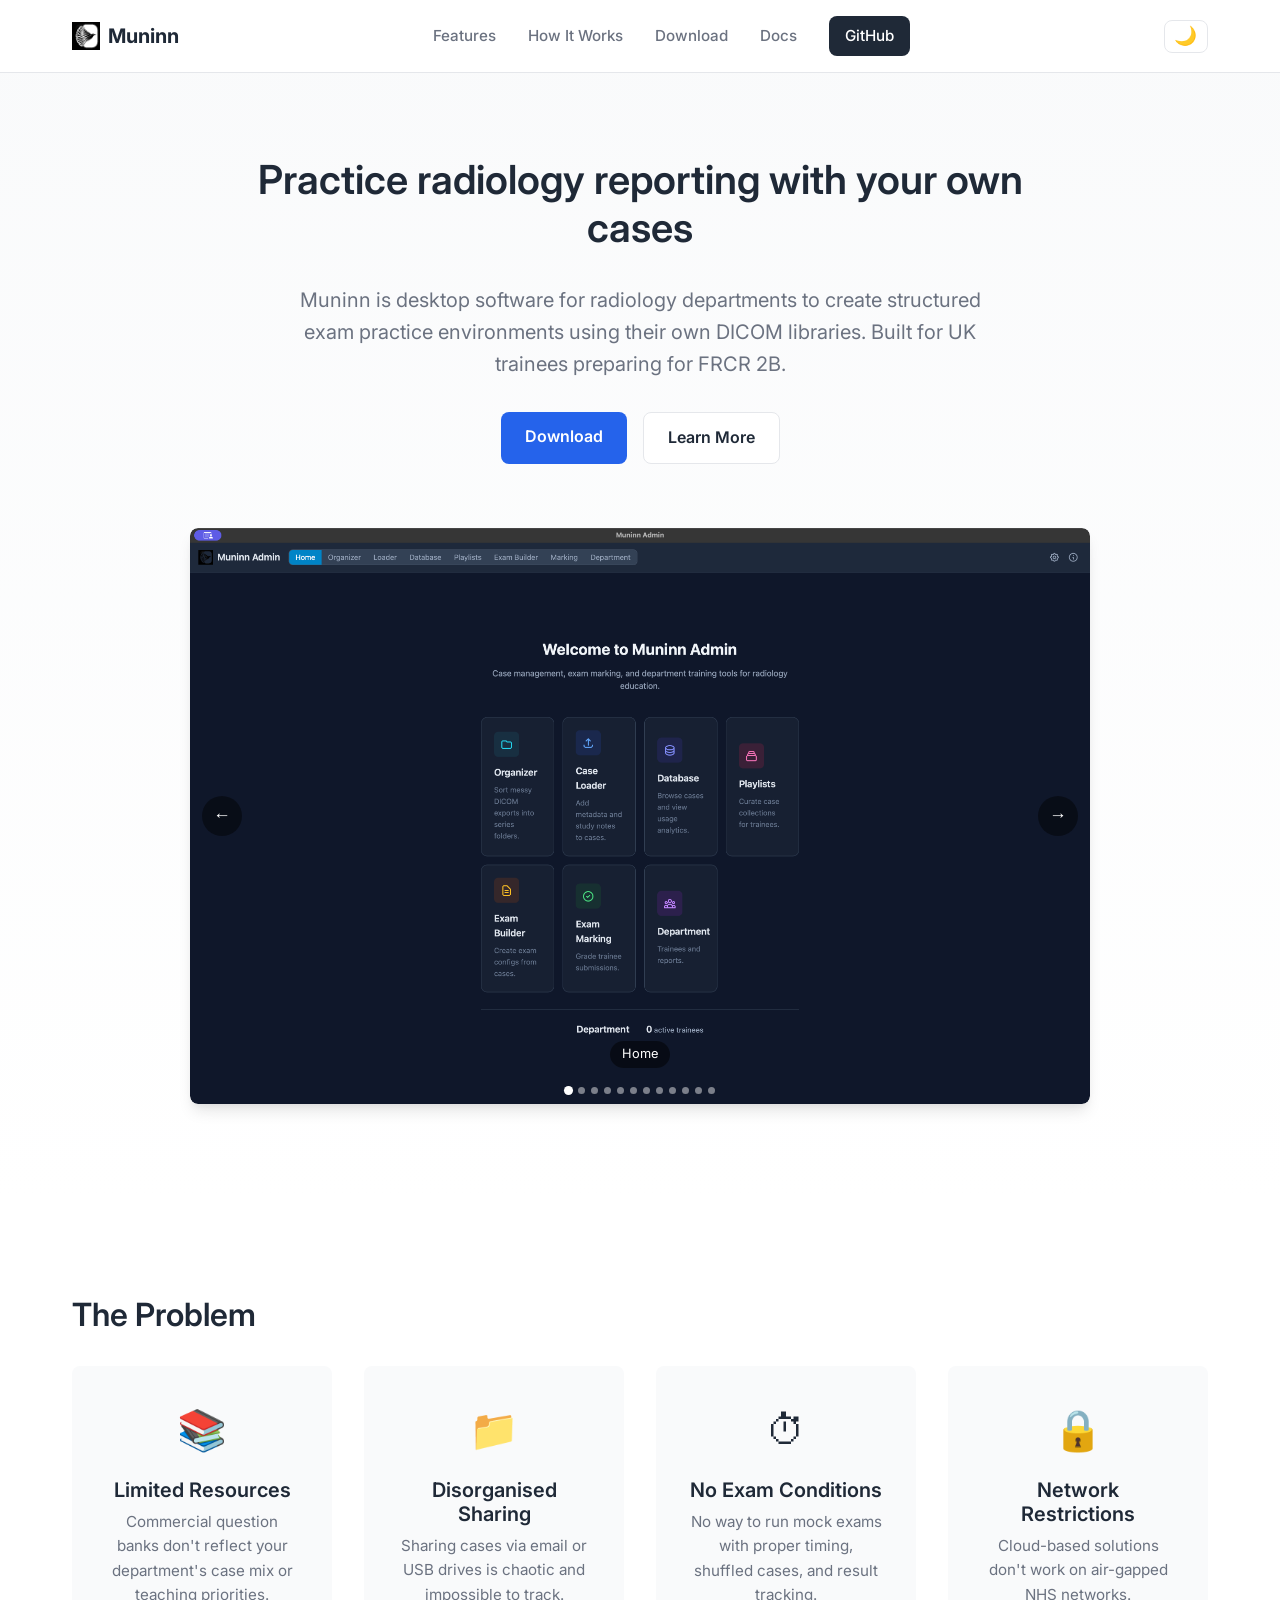
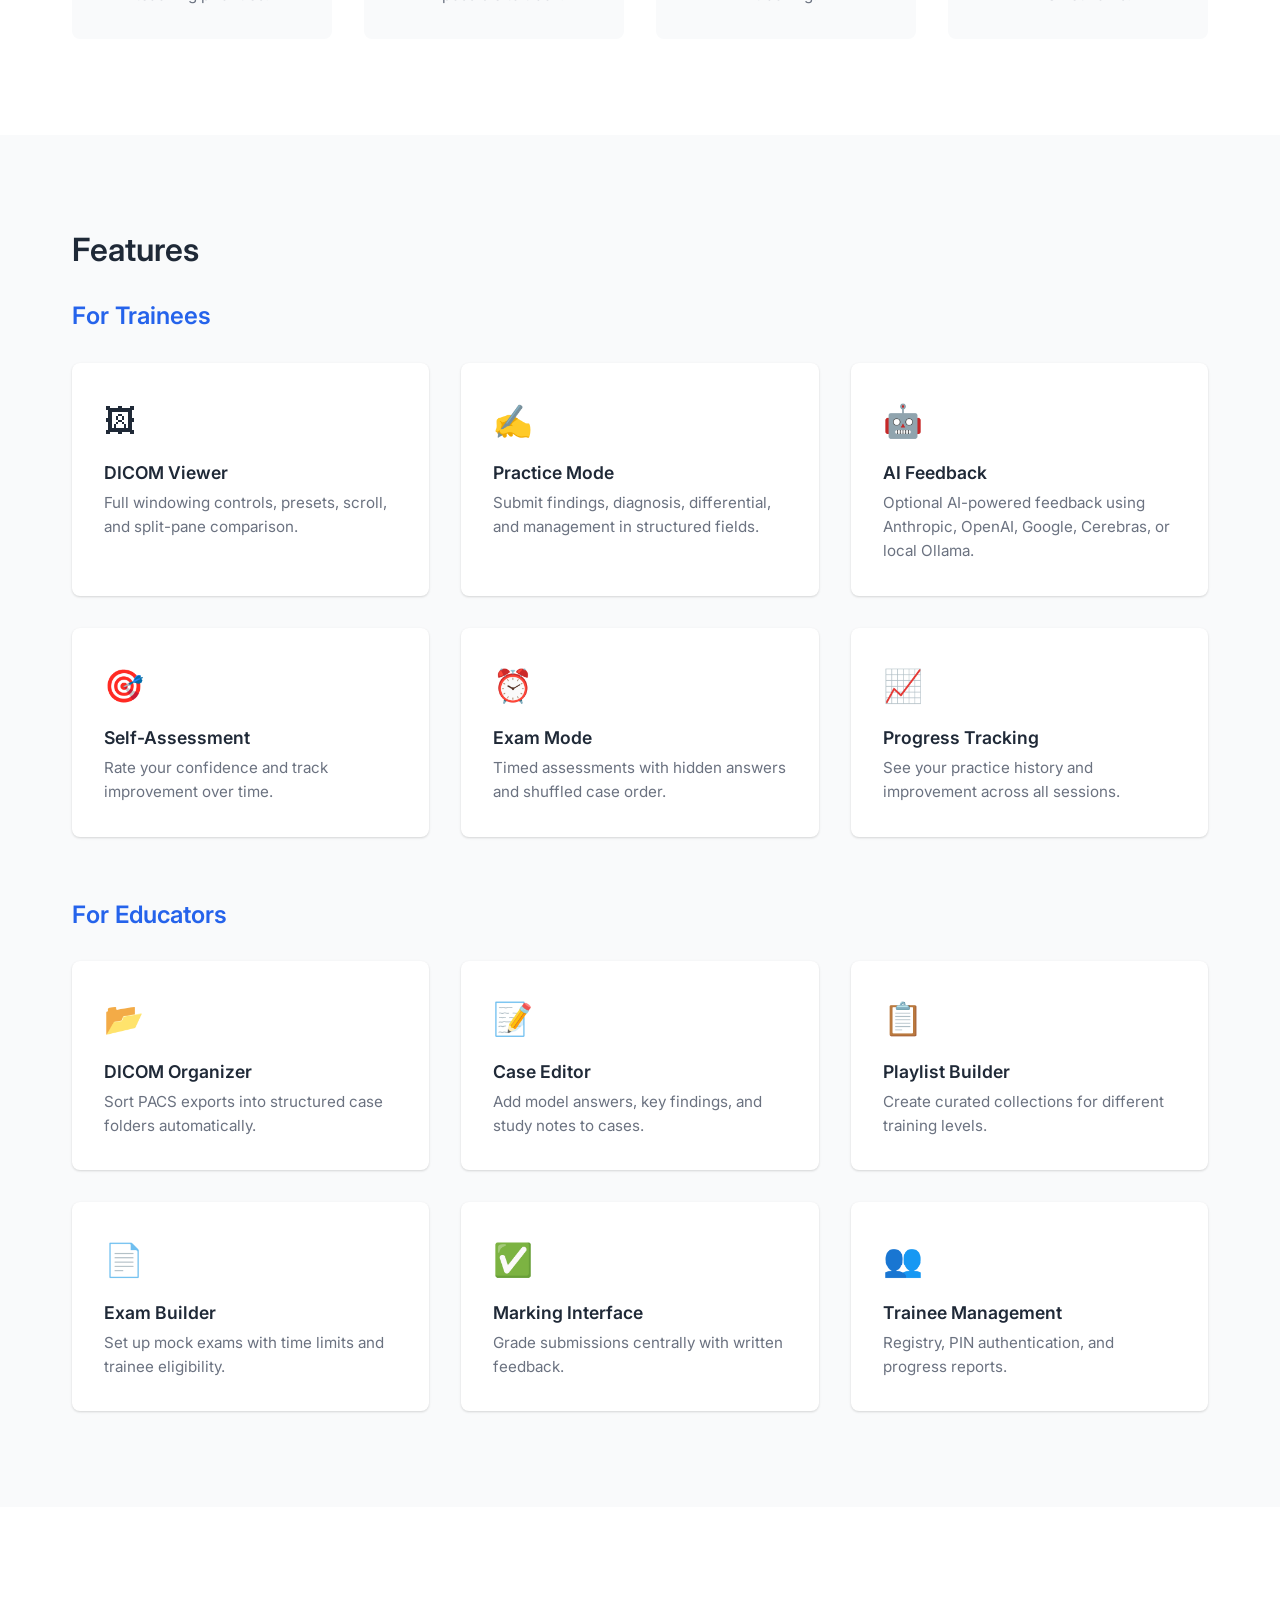
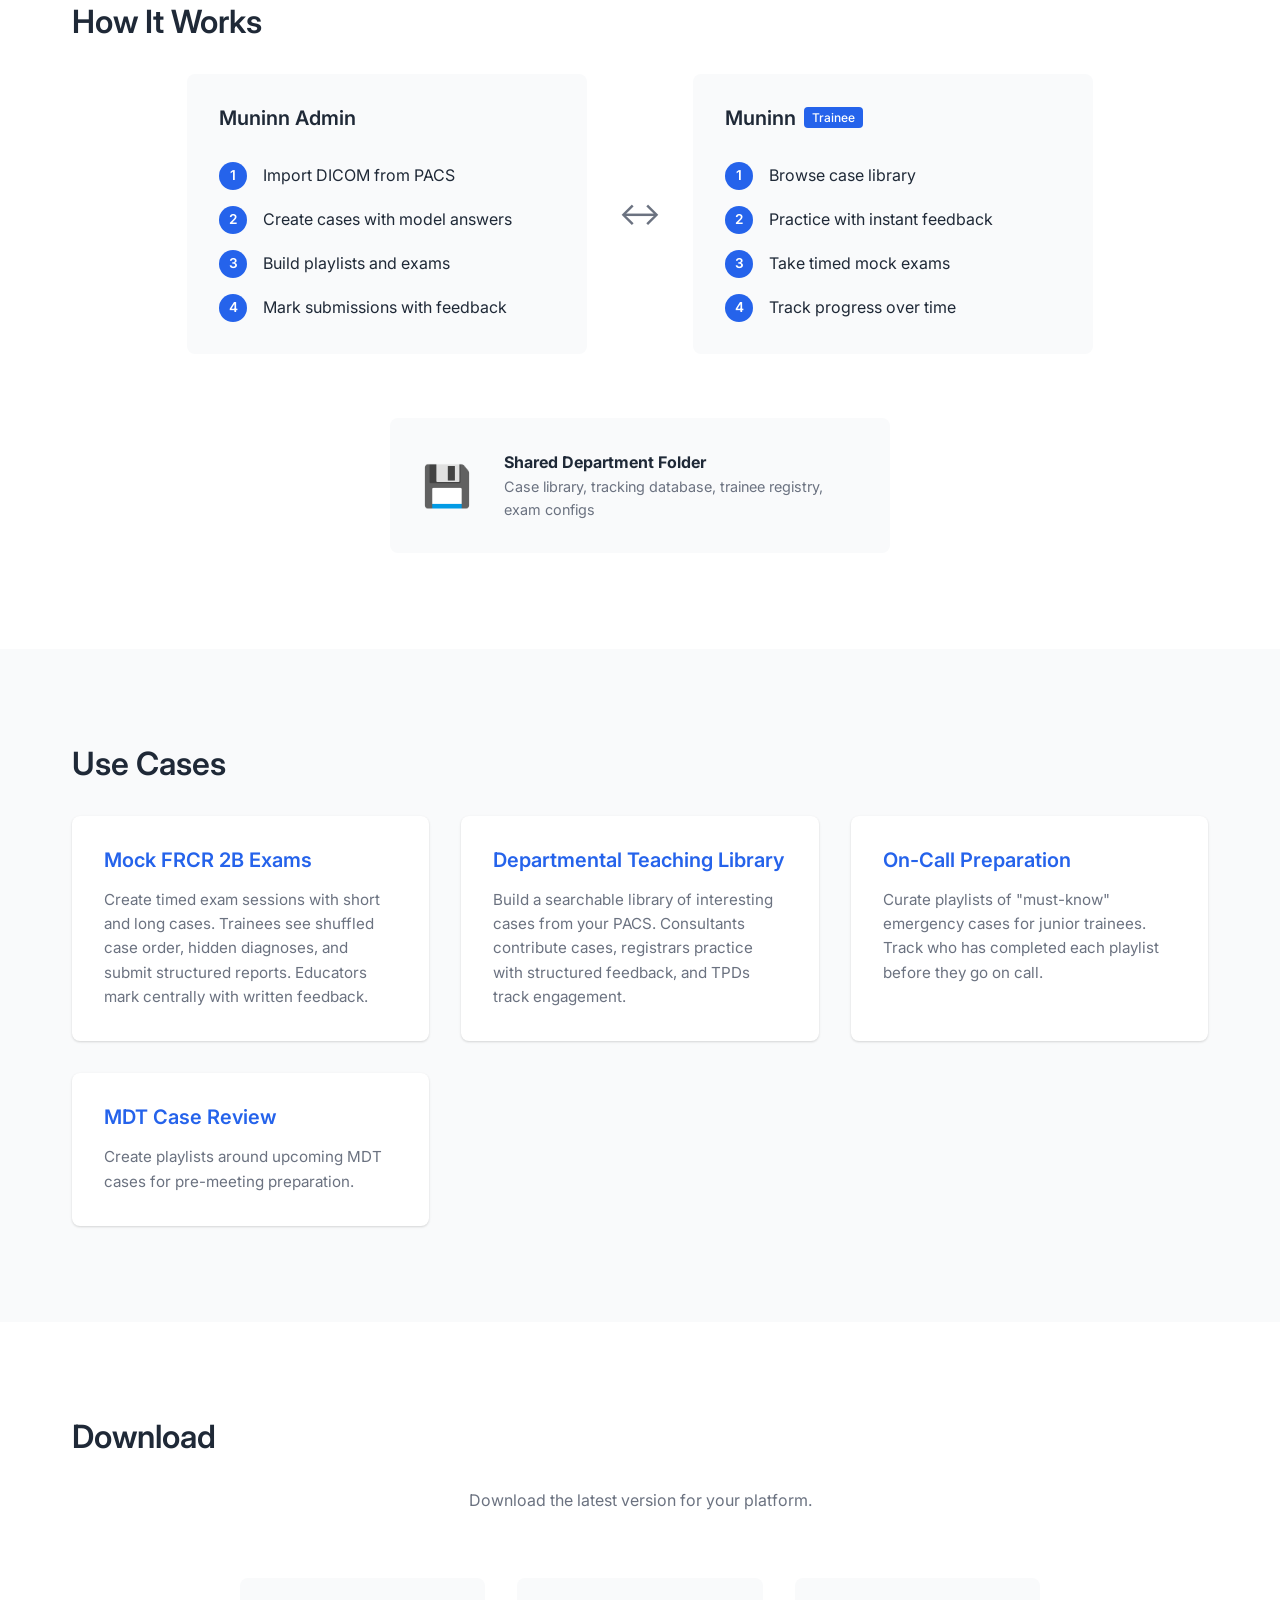
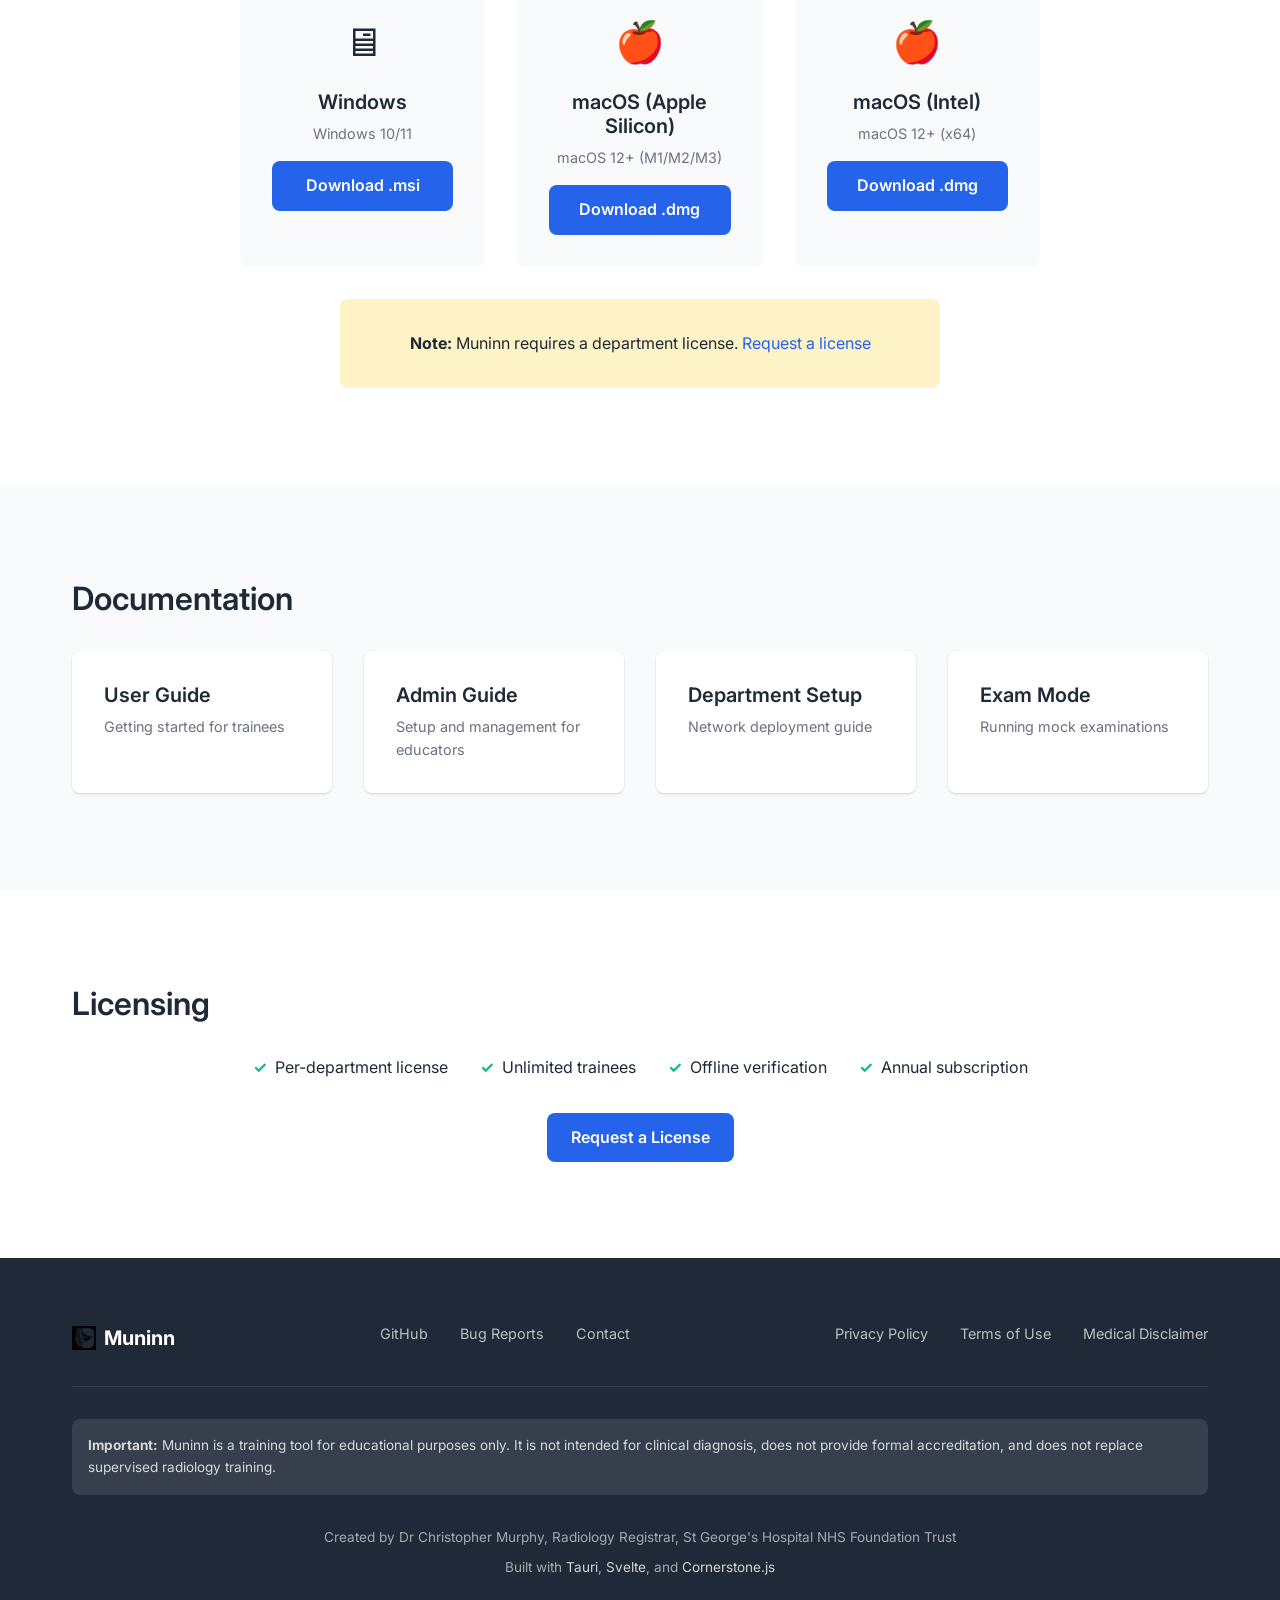
==== commit cc768542: "Add screenshot carousel to GitHub Pages hero section" ====
--- a/docs/index.html
+++ b/docs/index.html
@@ -43,8 +43,25 @@
                 <a href="#how-it-works" class="btn btn-secondary">Learn More</a>
             </div>
             <div class="hero-image">
-                <div class="screenshot-placeholder">
-                    <span>Screenshots coming soon</span>
+                <div class="carousel" id="carousel">
+                    <div class="carousel-track">
+                        <div class="carousel-slide active"><img src="screenshots/1. muninn-admin-home.png" alt="Home"></div>
+                        <div class="carousel-slide"><img src="screenshots/2.1 muninn-admin-organizer.png" alt="DICOM Organizer"></div>
+                        <div class="carousel-slide"><img src="screenshots/2.2 muninn-admin-organizer-2.png" alt="DICOM Organizer"></div>
+                        <div class="carousel-slide"><img src="screenshots/3. muninn-admin database.png" alt="Case Database"></div>
+                        <div class="carousel-slide"><img src="screenshots/3.1 muninn-admin database analytics.png" alt="Database Analytics"></div>
+                        <div class="carousel-slide"><img src="screenshots/4.0 muninn-admin playlist.png" alt="Playlist Builder"></div>
+                        <div class="carousel-slide"><img src="screenshots/5 muninn-admin exam-builder.png" alt="Exam Builder"></div>
+                        <div class="carousel-slide"><img src="screenshots/6.0 muninn-admin exam marker.png" alt="Exam Marker"></div>
+                        <div class="carousel-slide"><img src="screenshots/7.0 muninn-admin dashboard registry.png" alt="Trainee Registry"></div>
+                        <div class="carousel-slide"><img src="screenshots/7.1 muninn-admin dashboard overview.png" alt="Dashboard Overview"></div>
+                        <div class="carousel-slide"><img src="screenshots/7.2 muninn-admin trainee-analytics.png" alt="Trainee Analytics"></div>
+                        <div class="carousel-slide"><img src="screenshots/8.0 muninn-admin SQL database.png" alt="SQL Database"></div>
+                    </div>
+                    <button class="carousel-btn carousel-prev" aria-label="Previous">&#8592;</button>
+                    <button class="carousel-btn carousel-next" aria-label="Next">&#8594;</button>
+                    <div class="carousel-caption"></div>
+                    <div class="carousel-dots"></div>
                 </div>
             </div>
         </div>
@@ -346,6 +363,48 @@
             </div>
         </div>
     </footer>
+    <script>
+    (function() {
+        var carousel = document.getElementById('carousel');
+        if (!carousel) return;
+        var slides = carousel.querySelectorAll('.carousel-slide');
+        var captionEl = carousel.querySelector('.carousel-caption');
+        var dotsEl = carousel.querySelector('.carousel-dots');
+        var current = 0;
+        var timer;
+
+        // Build dots
+        slides.forEach(function(slide, i) {
+            var dot = document.createElement('button');
+            dot.className = 'carousel-dot' + (i === 0 ? ' active' : '');
+            dot.setAttribute('aria-label', 'Go to slide ' + (i + 1));
+            dot.addEventListener('click', function() { goTo(i); resetTimer(); });
+            dotsEl.appendChild(dot);
+        });
+
+        function goTo(n) {
+            slides[current].classList.remove('active');
+            dotsEl.children[current].classList.remove('active');
+            current = (n + slides.length) % slides.length;
+            slides[current].classList.add('active');
+            dotsEl.children[current].classList.add('active');
+            captionEl.textContent = slides[current].querySelector('img').alt;
+        }
+
+        function resetTimer() {
+            clearInterval(timer);
+            timer = setInterval(function() { goTo(current + 1); }, 4000);
+        }
+
+        carousel.querySelector('.carousel-prev').addEventListener('click', function() { goTo(current - 1); resetTimer(); });
+        carousel.querySelector('.carousel-next').addEventListener('click', function() { goTo(current + 1); resetTimer(); });
+        carousel.addEventListener('mouseenter', function() { clearInterval(timer); });
+        carousel.addEventListener('mouseleave', resetTimer);
+
+        goTo(0);
+        resetTimer();
+    })();
+    </script>
     <script>
     (function() {
         var toggle = document.querySelector('.theme-toggle');
--- a/docs/style.css
+++ b/docs/style.css
@@ -269,13 +269,97 @@
     margin: 0 auto;
 }
 
-.screenshot-placeholder {
-    background: var(--color-bg-alt);
-    border: 2px dashed var(--color-border);
-    border-radius: var(--radius);
-    padding: var(--spacing-xl);
-    color: var(--color-text-light);
+.carousel {
+    position: relative;
+    border-radius: var(--radius);
+    overflow: hidden;
+    box-shadow: var(--shadow-lg);
+    background: var(--color-bg-alt);
+    user-select: none;
+}
+
+.carousel-track {
+    position: relative;
+}
+
+.carousel-slide {
+    display: none;
+}
+
+.carousel-slide.active {
+    display: block;
+}
+
+.carousel-slide img {
+    width: 100%;
+    height: auto;
+    display: block;
+    border-radius: var(--radius);
+}
+
+.carousel-btn {
+    position: absolute;
+    top: 50%;
+    transform: translateY(-50%);
+    background: rgba(0, 0, 0, 0.45);
+    color: white;
+    border: none;
+    width: 40px;
+    height: 40px;
+    border-radius: 50%;
     font-size: 1.1rem;
+    cursor: pointer;
+    z-index: 10;
+    transition: background 0.2s;
+    display: flex;
+    align-items: center;
+    justify-content: center;
+}
+
+.carousel-btn:hover {
+    background: rgba(0, 0, 0, 0.7);
+}
+
+.carousel-prev { left: 12px; }
+.carousel-next { right: 12px; }
+
+.carousel-caption {
+    position: absolute;
+    bottom: 36px;
+    left: 50%;
+    transform: translateX(-50%);
+    background: rgba(0, 0, 0, 0.5);
+    color: white;
+    padding: 0.2rem 0.75rem;
+    border-radius: 20px;
+    font-size: 0.8rem;
+    white-space: nowrap;
+    pointer-events: none;
+}
+
+.carousel-dots {
+    position: absolute;
+    bottom: 10px;
+    left: 50%;
+    transform: translateX(-50%);
+    display: flex;
+    gap: 6px;
+}
+
+.carousel-dot {
+    width: 7px;
+    height: 7px;
+    border-radius: 50%;
+    background: rgba(255, 255, 255, 0.45);
+    cursor: pointer;
+    border: none;
+    padding: 0;
+    transition: background 0.2s, transform 0.2s;
+}
+
+.carousel-dot.active {
+    background: white;
+    transform: scale(1.3);
 }
 
 /* Problem Section */
